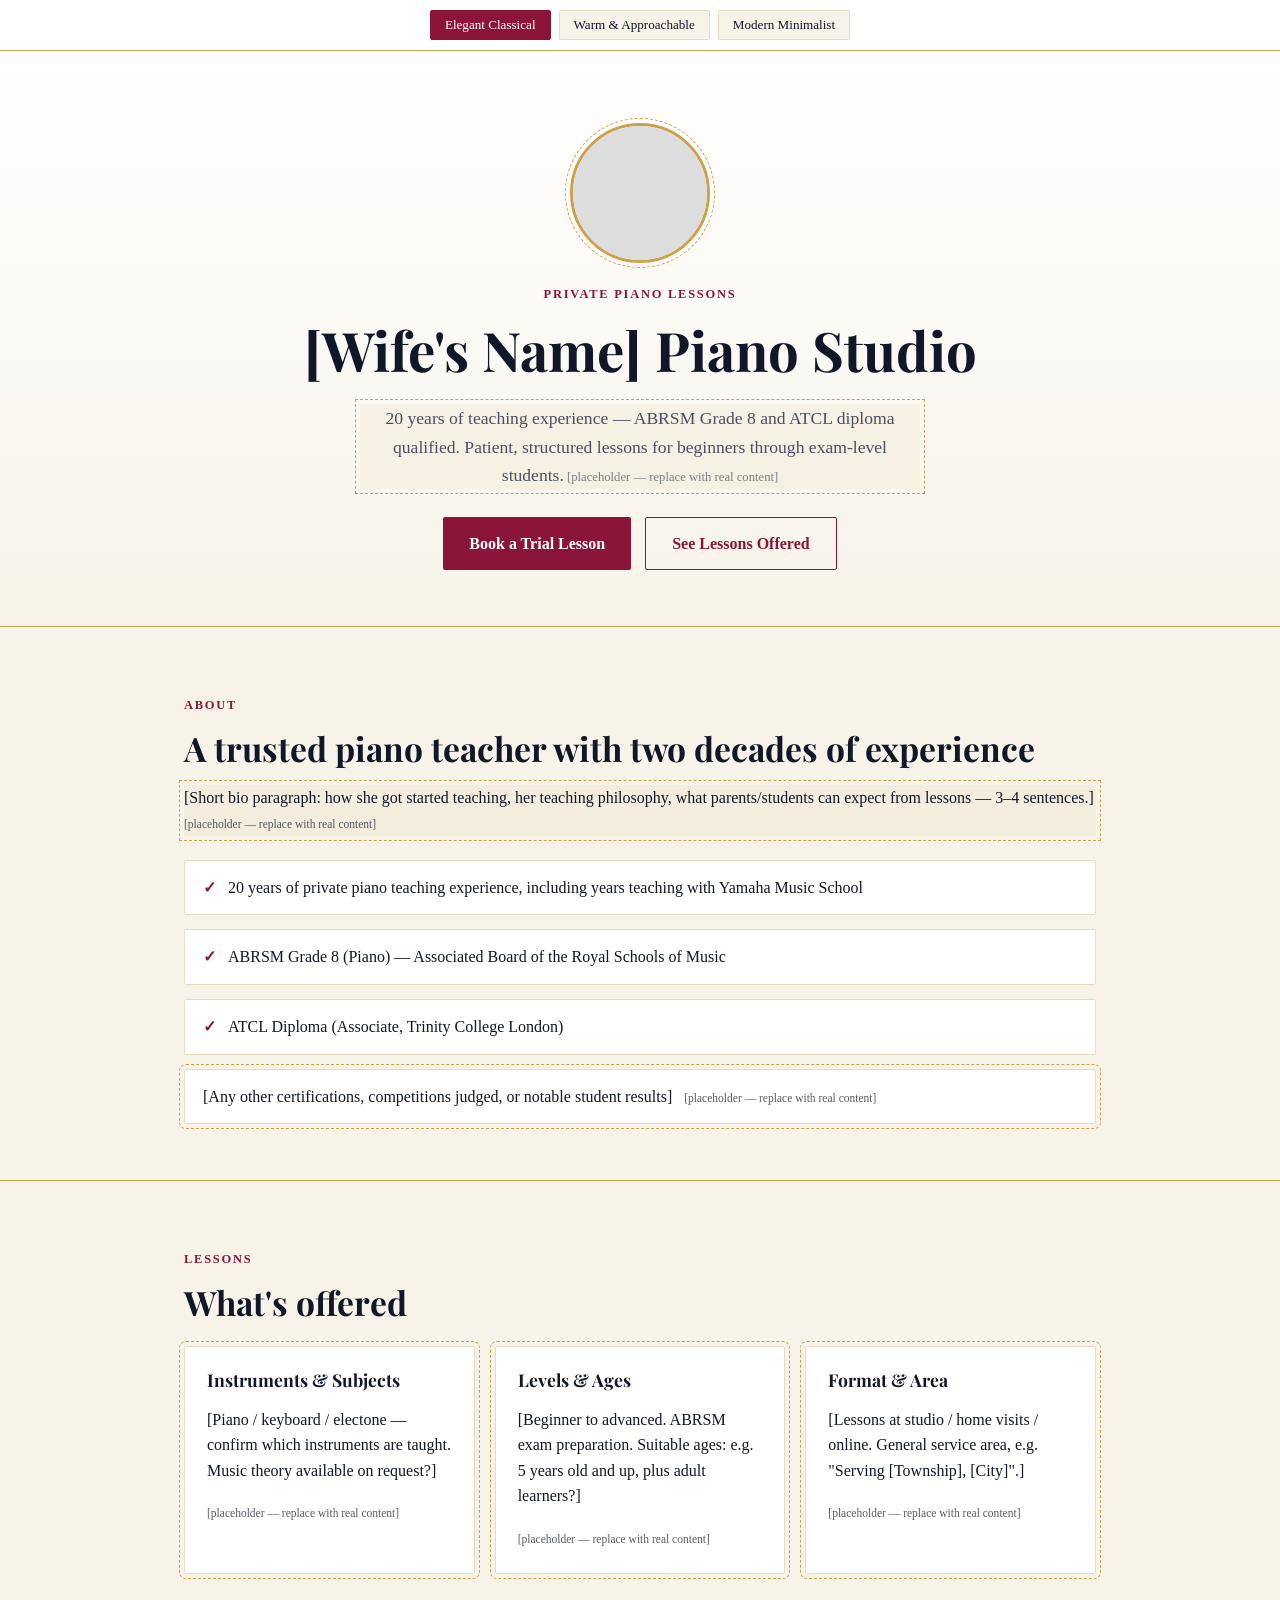
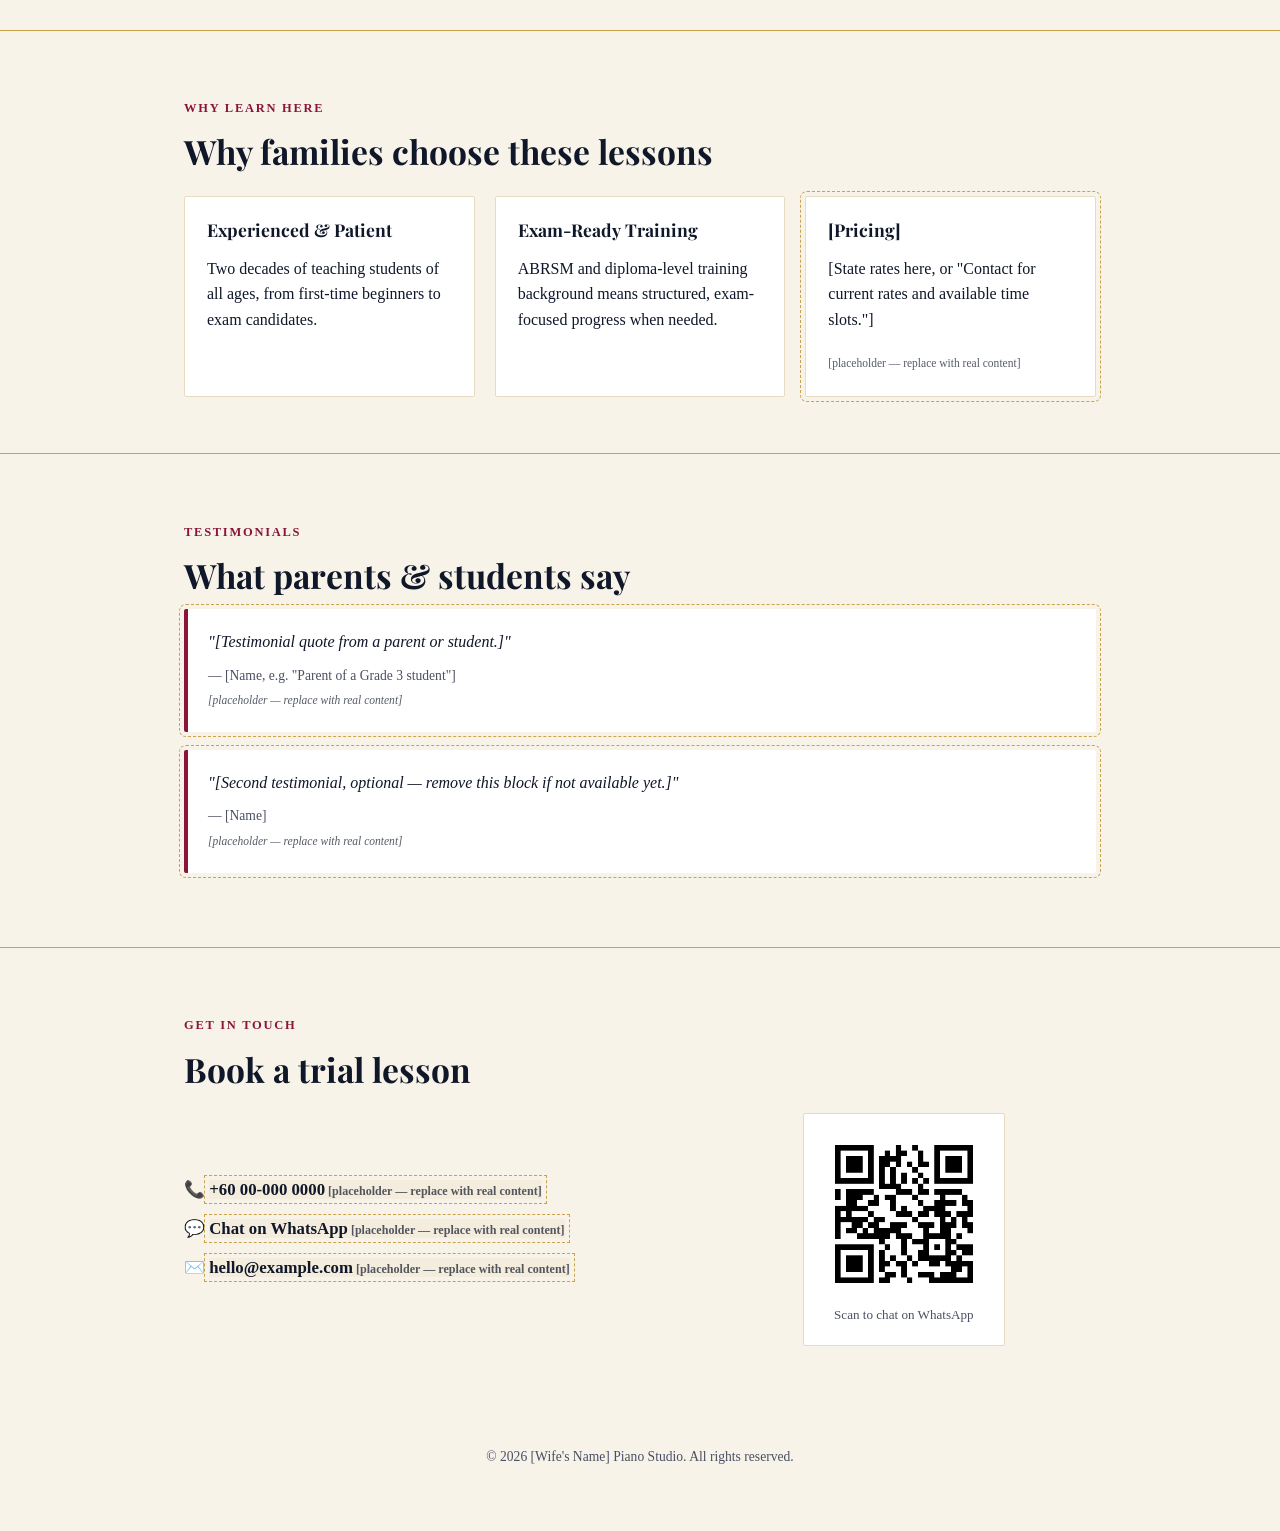
==== index.html @ 5a2a31a0 "Initial scaffold: website + 3 poster variants + WhatsApp QR script" ====
<!DOCTYPE html>
<html lang="en" data-theme="classical">
<head>
<meta charset="UTF-8">
<meta name="viewport" content="width=device-width, initial-scale=1.0">
<title>[Studio Name] Piano Studio — Private Piano Lessons</title>
<meta name="description" content="Private piano lessons with 20 years of teaching experience, ABRSM Grade 8 and ATCL diploma qualified. Book a trial lesson today.">
<link rel="preconnect" href="https://fonts.googleapis.com">
<link href="https://fonts.googleapis.com/css2?family=Playfair+Display:wght@600;700&family=Quicksand:wght@500;700&family=Inter:wght@500;700&family=Nunito:wght@400;600&display=swap" rel="stylesheet">
<link rel="stylesheet" href="assets/css/styles.css">
</head>
<body>

<!-- Theme switcher: lets you preview all 3 style directions. Remove once a style is chosen. -->
<div class="theme-switcher" role="group" aria-label="Preview style">
  <button type="button" data-theme-btn="classical" aria-pressed="true">Elegant Classical</button>
  <button type="button" data-theme-btn="warm" aria-pressed="false">Warm &amp; Approachable</button>
  <button type="button" data-theme-btn="minimalist" aria-pressed="false">Modern Minimalist</button>
</div>

<header class="hero">
  <div class="container">
    <img class="portrait placeholder" src="assets/images/portrait.jpg" alt="[Wife's name], piano teacher" onerror="this.src='data:image/svg+xml;utf8,<svg xmlns=%22http://www.w3.org/2000/svg%22 width=%22140%22 height=%22140%22><rect width=%22100%25%22 height=%22100%25%22 fill=%22%23ddd%22/></svg>'">
    <p class="eyebrow">Private Piano Lessons</p>
    <h1>[Wife's Name] Piano Studio</h1>
    <p class="tagline placeholder">20 years of teaching experience — ABRSM Grade 8 and ATCL diploma qualified. Patient, structured lessons for beginners through exam-level students.</p>
    <div class="cta-row">
      <a class="cta" href="#contact">Book a Trial Lesson</a>
      <a class="cta secondary" href="#lessons">See Lessons Offered</a>
    </div>
  </div>
</header>

<section id="about">
  <div class="container">
    <p class="eyebrow">About</p>
    <h2>A trusted piano teacher with two decades of experience</h2>
    <p class="placeholder">[Short bio paragraph: how she got started teaching, her teaching philosophy, what parents/students can expect from lessons — 3–4 sentences.]</p>

    <ul class="credentials-list">
      <li><span class="mark">✓</span> 20 years of private piano teaching experience, including years teaching with Yamaha Music School</li>
      <li><span class="mark">✓</span> ABRSM Grade 8 (Piano) — Associated Board of the Royal Schools of Music</li>
      <li><span class="mark">✓</span> ATCL Diploma (Associate, Trinity College London)</li>
      <li class="placeholder">[Any other certifications, competitions judged, or notable student results]</li>
    </ul>
  </div>
</section>

<section id="lessons">
  <div class="container">
    <p class="eyebrow">Lessons</p>
    <h2>What's offered</h2>
    <div class="grid-3">
      <div class="card placeholder">
        <h3>Instruments &amp; Subjects</h3>
        <p>[Piano / keyboard / electone — confirm which instruments are taught. Music theory available on request?]</p>
      </div>
      <div class="card placeholder">
        <h3>Levels &amp; Ages</h3>
        <p>[Beginner to advanced. ABRSM exam preparation. Suitable ages: e.g. 5 years old and up, plus adult learners?]</p>
      </div>
      <div class="card placeholder">
        <h3>Format &amp; Area</h3>
        <p>[Lessons at studio / home visits / online. General service area, e.g. "Serving [Township], [City]".]</p>
      </div>
    </div>
  </div>
</section>

<section id="why">
  <div class="container">
    <p class="eyebrow">Why Learn Here</p>
    <h2>Why families choose these lessons</h2>
    <div class="grid-3">
      <div class="card">
        <h3>Experienced &amp; Patient</h3>
        <p>Two decades of teaching students of all ages, from first-time beginners to exam candidates.</p>
      </div>
      <div class="card">
        <h3>Exam-Ready Training</h3>
        <p>ABRSM and diploma-level training background means structured, exam-focused progress when needed.</p>
      </div>
      <div class="card placeholder">
        <h3>[Pricing]</h3>
        <p>[State rates here, or "Contact for current rates and available time slots."]</p>
      </div>
    </div>
  </div>
</section>

<section id="testimonials">
  <div class="container">
    <p class="eyebrow">Testimonials</p>
    <h2>What parents &amp; students say</h2>
    <blockquote class="testimonial placeholder">
      "[Testimonial quote from a parent or student.]"
      <cite>— [Name, e.g. "Parent of a Grade 3 student"]</cite>
    </blockquote>
    <blockquote class="testimonial placeholder">
      "[Second testimonial, optional — remove this block if not available yet.]"
      <cite>— [Name]</cite>
    </blockquote>
  </div>
</section>

<section id="contact">
  <div class="container">
    <p class="eyebrow">Get In Touch</p>
    <h2>Book a trial lesson</h2>
    <div class="contact-grid">
      <ul class="contact-list">
        <li>📞 <a class="placeholder" href="tel:+60000000000">+60 00-000 0000</a></li>
        <li>💬 <a class="placeholder" href="https://wa.me/60000000000" target="_blank" rel="noopener">Chat on WhatsApp</a></li>
        <li>✉️ <a class="placeholder" href="mailto:hello@example.com">hello@example.com</a></li>
      </ul>
      <div class="qr-box">
        <img src="assets/qr/whatsapp-qr.png" alt="Scan to WhatsApp" onerror="this.style.opacity=0.3">
        <p>Scan to chat on WhatsApp</p>
      </div>
    </div>
  </div>
</section>

<footer>
  <div class="container">
    <p>© <span id="year"></span> [Wife's Name] Piano Studio. All rights reserved.</p>
  </div>
</footer>

<script>
  document.getElementById('year').textContent = new Date().getFullYear();

  var buttons = document.querySelectorAll('[data-theme-btn]');
  buttons.forEach(function (btn) {
    btn.addEventListener('click', function () {
      var theme = btn.getAttribute('data-theme-btn');
      document.documentElement.setAttribute('data-theme', theme);
      buttons.forEach(function (b) { b.setAttribute('aria-pressed', b === btn ? 'true' : 'false'); });
      try { localStorage.setItem('preferredTheme', theme); } catch (e) {}
    });
  });

  try {
    var saved = localStorage.getItem('preferredTheme');
    if (saved) {
      document.documentElement.setAttribute('data-theme', saved);
      buttons.forEach(function (b) { b.setAttribute('aria-pressed', b.getAttribute('data-theme-btn') === saved ? 'true' : 'false'); });
    }
  } catch (e) {}
</script>

</body>
</html>
---- assets/css/styles.css ----
/* ==========================================================================
   Theme tokens — three switchable style directions.
   Toggle via [data-theme="classical" | "warm" | "minimalist"] on <html>.
   ========================================================================== */

:root,
[data-theme="classical"] {
  --bg: #f7f3e9;
  --bg-alt: #ffffff;
  --ink: #0f1729;
  --ink-dim: #4a4f63;
  --accent: #8a1538;
  --accent-2: #c9a24b;
  --card-border: #e6dcc2;
  --font-head: "Playfair Display", "Iowan Old Style", Georgia, serif;
  --font-body: Georgia, "Iowan Old Style", serif;
  --radius: 2px;
  --rule: 1px solid var(--accent-2);
}

[data-theme="warm"] {
  --bg: #fdf6ec;
  --bg-alt: #ffffff;
  --ink: #3a332c;
  --ink-dim: #746a5c;
  --accent: #d97a52;
  --accent-2: #7a8c6f;
  --card-border: #eddfca;
  --font-head: "Quicksand", "Nunito", ui-rounded, "Segoe UI", sans-serif;
  --font-body: "Nunito", "Segoe UI", sans-serif;
  --radius: 18px;
  --rule: 2px dashed var(--accent-2);
}

[data-theme="minimalist"] {
  --bg: #ffffff;
  --bg-alt: #fafafa;
  --ink: #111111;
  --ink-dim: #555555;
  --accent: #0e9f7a;
  --accent-2: #111111;
  --card-border: #e5e5e5;
  --font-head: "Inter", ui-sans-serif, system-ui, sans-serif;
  --font-body: "Inter", ui-sans-serif, system-ui, sans-serif;
  --radius: 0px;
  --rule: 1px solid var(--card-border);
}

/* ==========================================================================
   Base
   ========================================================================== */

* { box-sizing: border-box; }

html {
  scroll-behavior: smooth;
}

body {
  margin: 0;
  background: var(--bg);
  color: var(--ink);
  font-family: var(--font-body);
  line-height: 1.6;
  transition: background 0.2s ease, color 0.2s ease;
}

img {
  max-width: 100%;
  display: block;
}

a {
  color: var(--accent);
}

.container {
  max-width: 960px;
  margin: 0 auto;
  padding: 0 24px;
}

h1, h2, h3 {
  font-family: var(--font-head);
  line-height: 1.2;
  margin: 0 0 0.4em;
}

h1 { font-size: clamp(2.1rem, 5vw, 3.4rem); }
h2 { font-size: clamp(1.5rem, 3vw, 2.1rem); }

.eyebrow {
  text-transform: uppercase;
  letter-spacing: 0.14em;
  font-size: 0.78rem;
  color: var(--accent);
  font-weight: 600;
  font-family: var(--font-body);
}

.placeholder {
  outline: 1px dashed var(--accent-2);
  outline-offset: 4px;
  background: color-mix(in srgb, var(--accent-2) 8%, transparent);
}

.placeholder::after {
  content: " [placeholder — replace with real content]";
  font-size: 0.72em;
  opacity: 0.7;
}

/* ==========================================================================
   Theme switcher (screen only — never printed, not part of poster)
   ========================================================================== */

.theme-switcher {
  position: sticky;
  top: 0;
  z-index: 50;
  display: flex;
  gap: 8px;
  justify-content: center;
  padding: 10px;
  background: var(--bg-alt);
  border-bottom: var(--rule);
}

.theme-switcher button {
  font-family: var(--font-body);
  font-size: 0.82rem;
  padding: 6px 14px;
  border-radius: var(--radius);
  border: 1px solid var(--card-border);
  background: var(--bg);
  color: var(--ink);
  cursor: pointer;
}

.theme-switcher button[aria-pressed="true"] {
  background: var(--accent);
  color: #fff;
  border-color: var(--accent);
}

@media print {
  .theme-switcher { display: none; }
}

/* ==========================================================================
   Hero
   ========================================================================== */

.hero {
  padding: 72px 0 56px;
  text-align: center;
  background: linear-gradient(180deg, var(--bg-alt), var(--bg));
  border-bottom: var(--rule);
}

.hero .portrait {
  width: 140px;
  height: 140px;
  border-radius: 50%;
  margin: 0 auto 22px;
  border: 3px solid var(--accent-2);
  object-fit: cover;
}

.hero .tagline {
  max-width: 560px;
  margin: 14px auto 28px;
  color: var(--ink-dim);
  font-size: 1.1rem;
}

.cta {
  display: inline-flex;
  align-items: center;
  gap: 8px;
  padding: 13px 26px;
  border-radius: var(--radius);
  background: var(--accent);
  color: #fff !important;
  text-decoration: none;
  font-weight: 600;
  font-family: var(--font-body);
}

.cta.secondary {
  background: transparent;
  color: var(--accent) !important;
  border: 1px solid var(--accent);
}

.cta-row {
  display: flex;
  gap: 14px;
  justify-content: center;
  flex-wrap: wrap;
}

/* ==========================================================================
   Sections
   ========================================================================== */

section {
  padding: 56px 0;
}

section + section {
  border-top: var(--rule);
}

.credentials-list {
  list-style: none;
  padding: 0;
  margin: 24px 0 0;
  display: grid;
  gap: 14px;
}

.credentials-list li {
  display: flex;
  gap: 12px;
  align-items: baseline;
  padding: 14px 18px;
  background: var(--bg-alt);
  border: 1px solid var(--card-border);
  border-radius: var(--radius);
}

.credentials-list .mark {
  color: var(--accent);
  font-weight: 700;
}

.grid-3 {
  display: grid;
  gap: 20px;
  grid-template-columns: repeat(auto-fit, minmax(220px, 1fr));
  margin-top: 24px;
}

.card {
  background: var(--bg-alt);
  border: 1px solid var(--card-border);
  border-radius: var(--radius);
  padding: 22px;
}

.card h3 {
  font-size: 1.1rem;
}

blockquote.testimonial {
  margin: 0 0 18px;
  padding: 20px;
  background: var(--bg-alt);
  border-left: 4px solid var(--accent);
  border-radius: var(--radius);
  font-style: italic;
}

blockquote.testimonial cite {
  display: block;
  margin-top: 10px;
  font-style: normal;
  font-size: 0.85rem;
  color: var(--ink-dim);
}

/* Contact */

.contact-grid {
  display: grid;
  gap: 28px;
  grid-template-columns: 1.3fr 1fr;
  align-items: center;
  margin-top: 24px;
}

@media (max-width: 700px) {
  .contact-grid { grid-template-columns: 1fr; }
}

.contact-list {
  list-style: none;
  padding: 0;
  margin: 0;
  display: grid;
  gap: 12px;
  font-size: 1.05rem;
}

.contact-list a {
  color: var(--ink);
  text-decoration: none;
  font-weight: 600;
}

.qr-box {
  background: var(--bg-alt);
  border: 1px solid var(--card-border);
  border-radius: var(--radius);
  padding: 20px;
  text-align: center;
  justify-self: center;
}

.qr-box img {
  width: 160px;
  height: 160px;
  margin: 0 auto;
}

.qr-box p {
  margin: 10px 0 0;
  font-size: 0.82rem;
  color: var(--ink-dim);
}

footer {
  padding: 30px 0 50px;
  text-align: center;
  color: var(--ink-dim);
  font-size: 0.85rem;
}
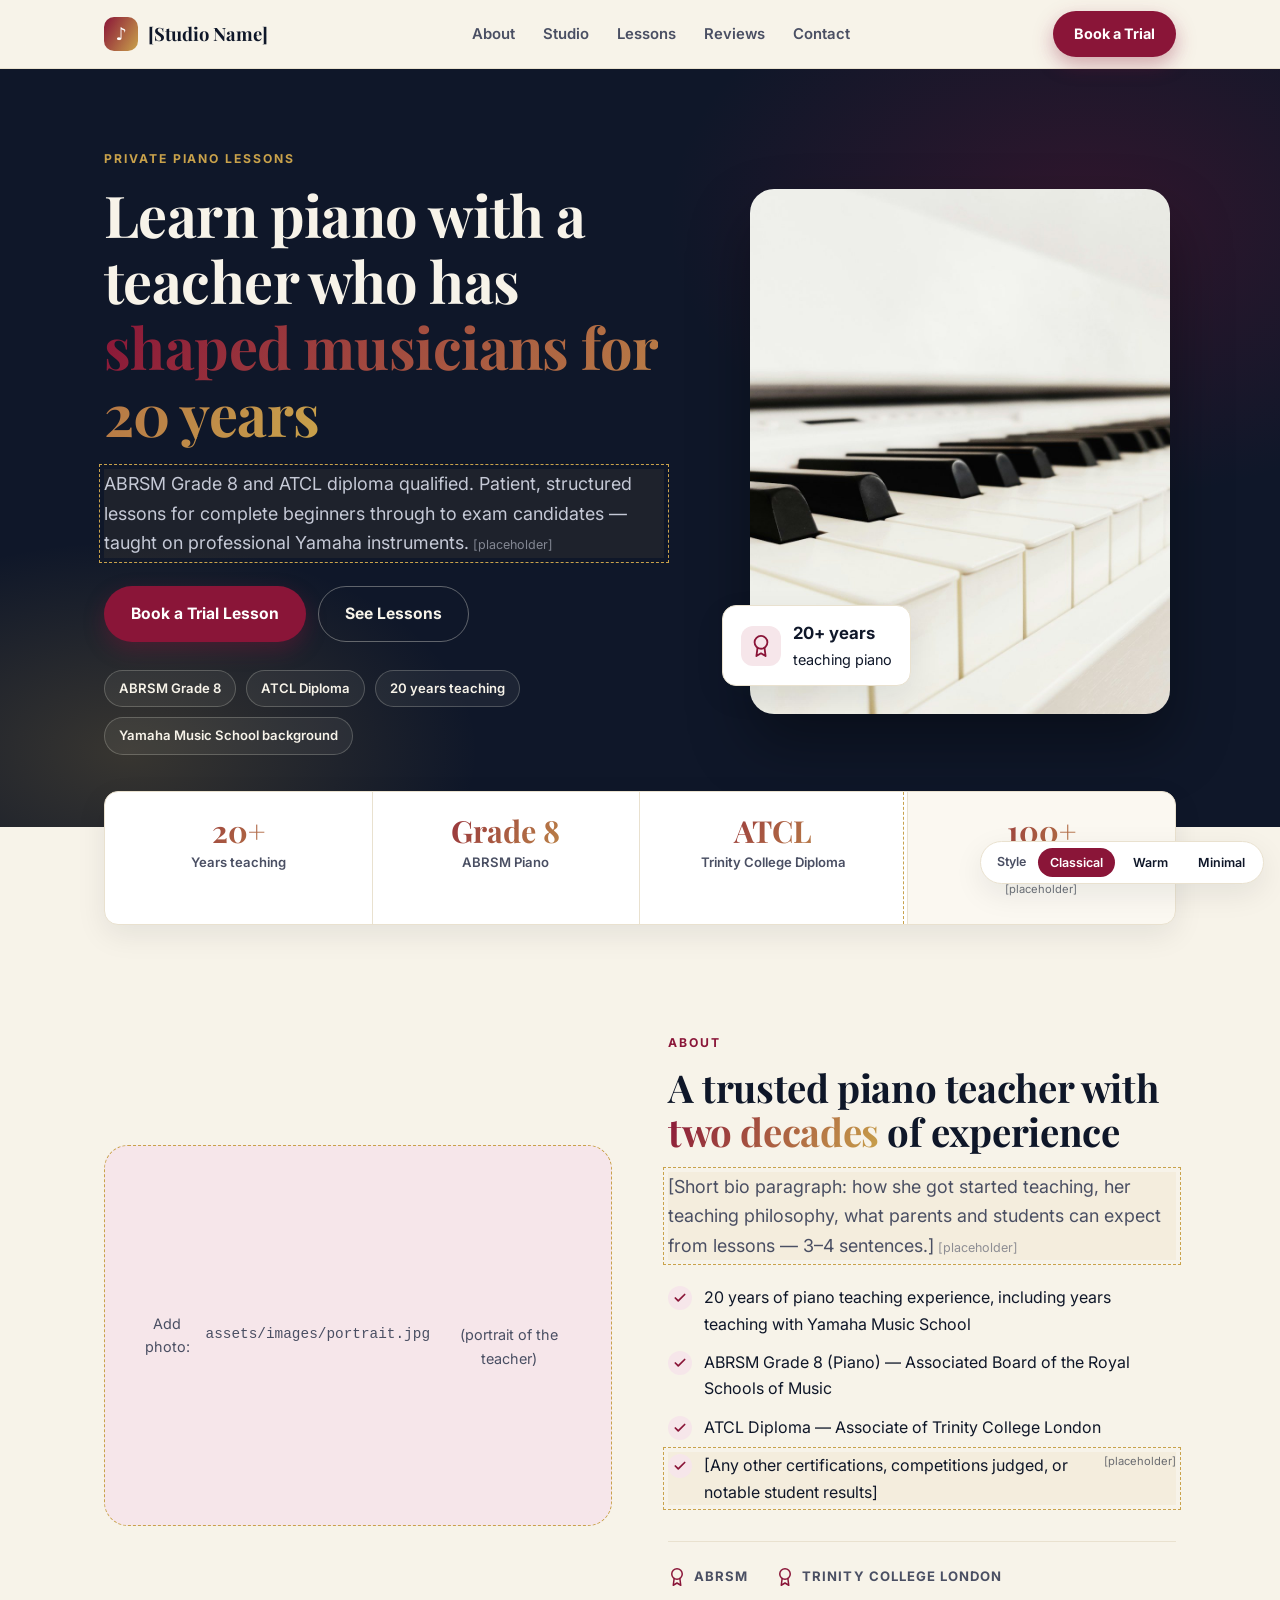
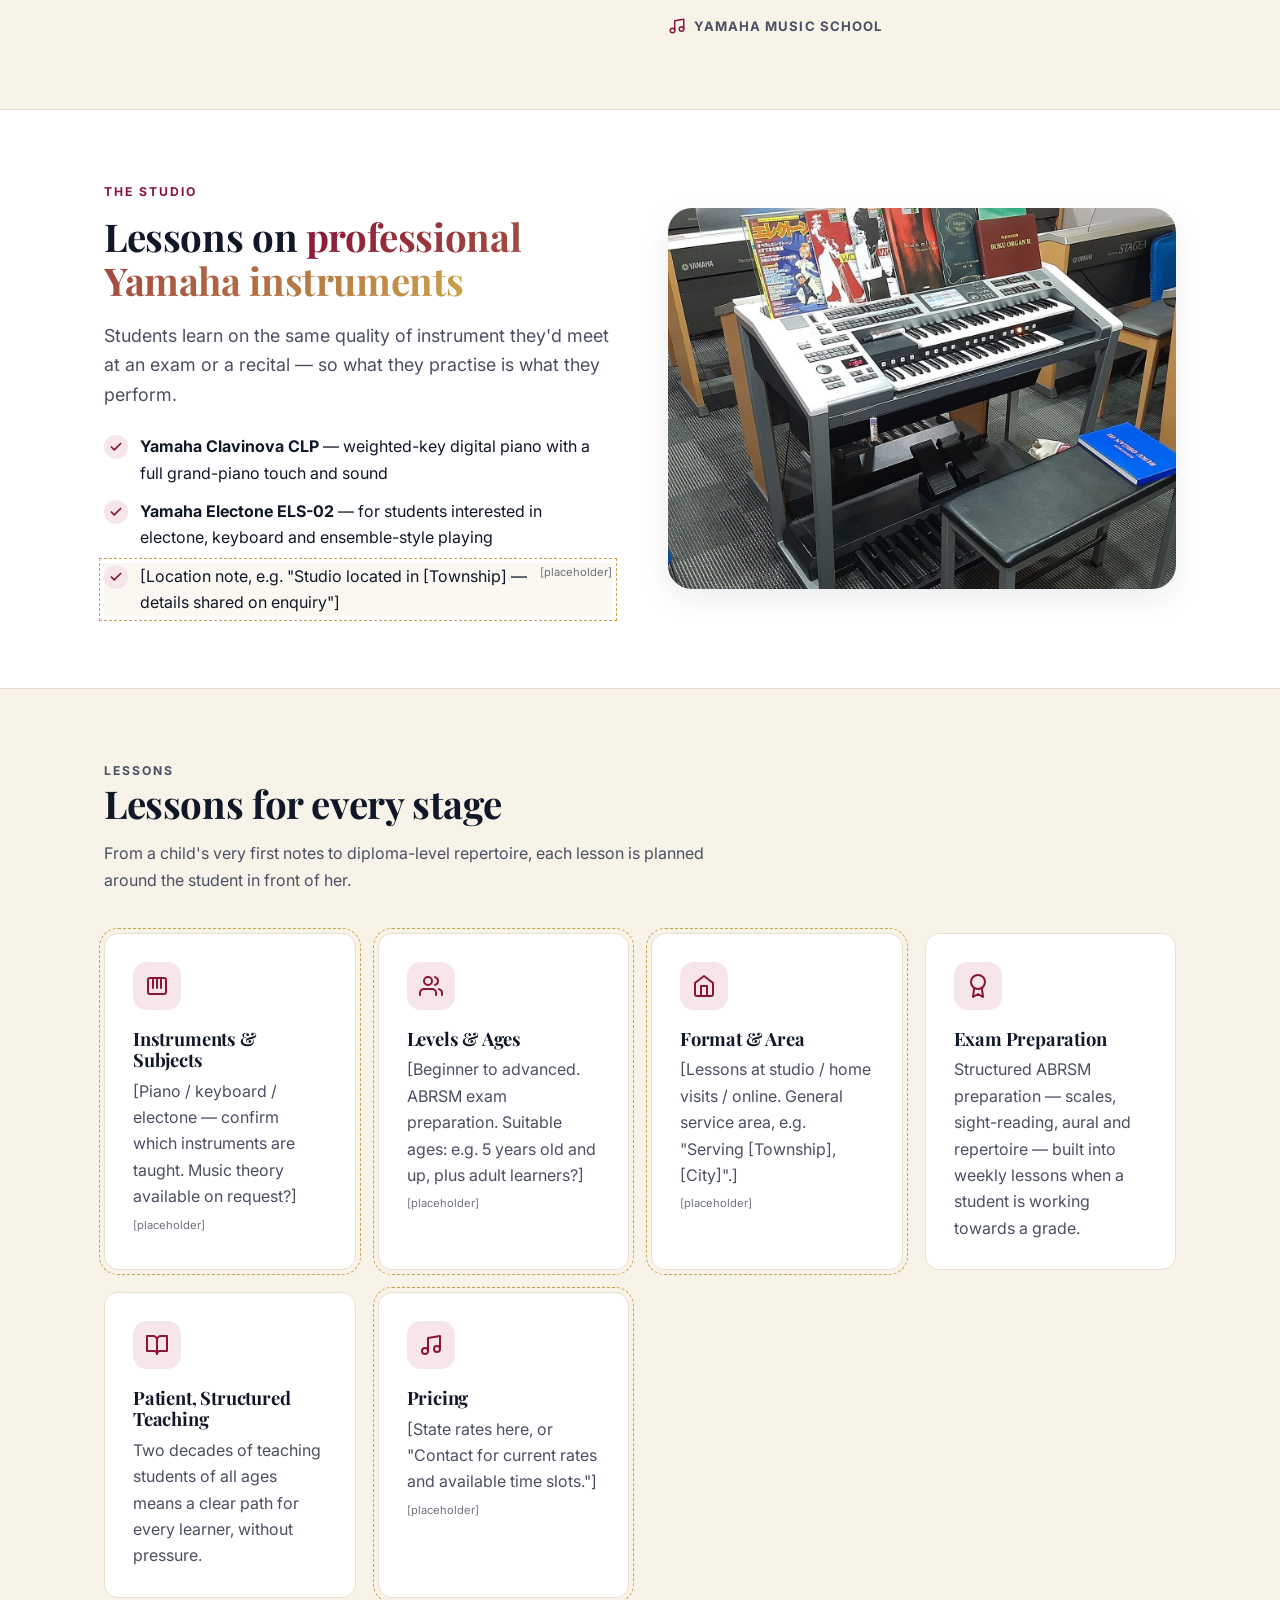
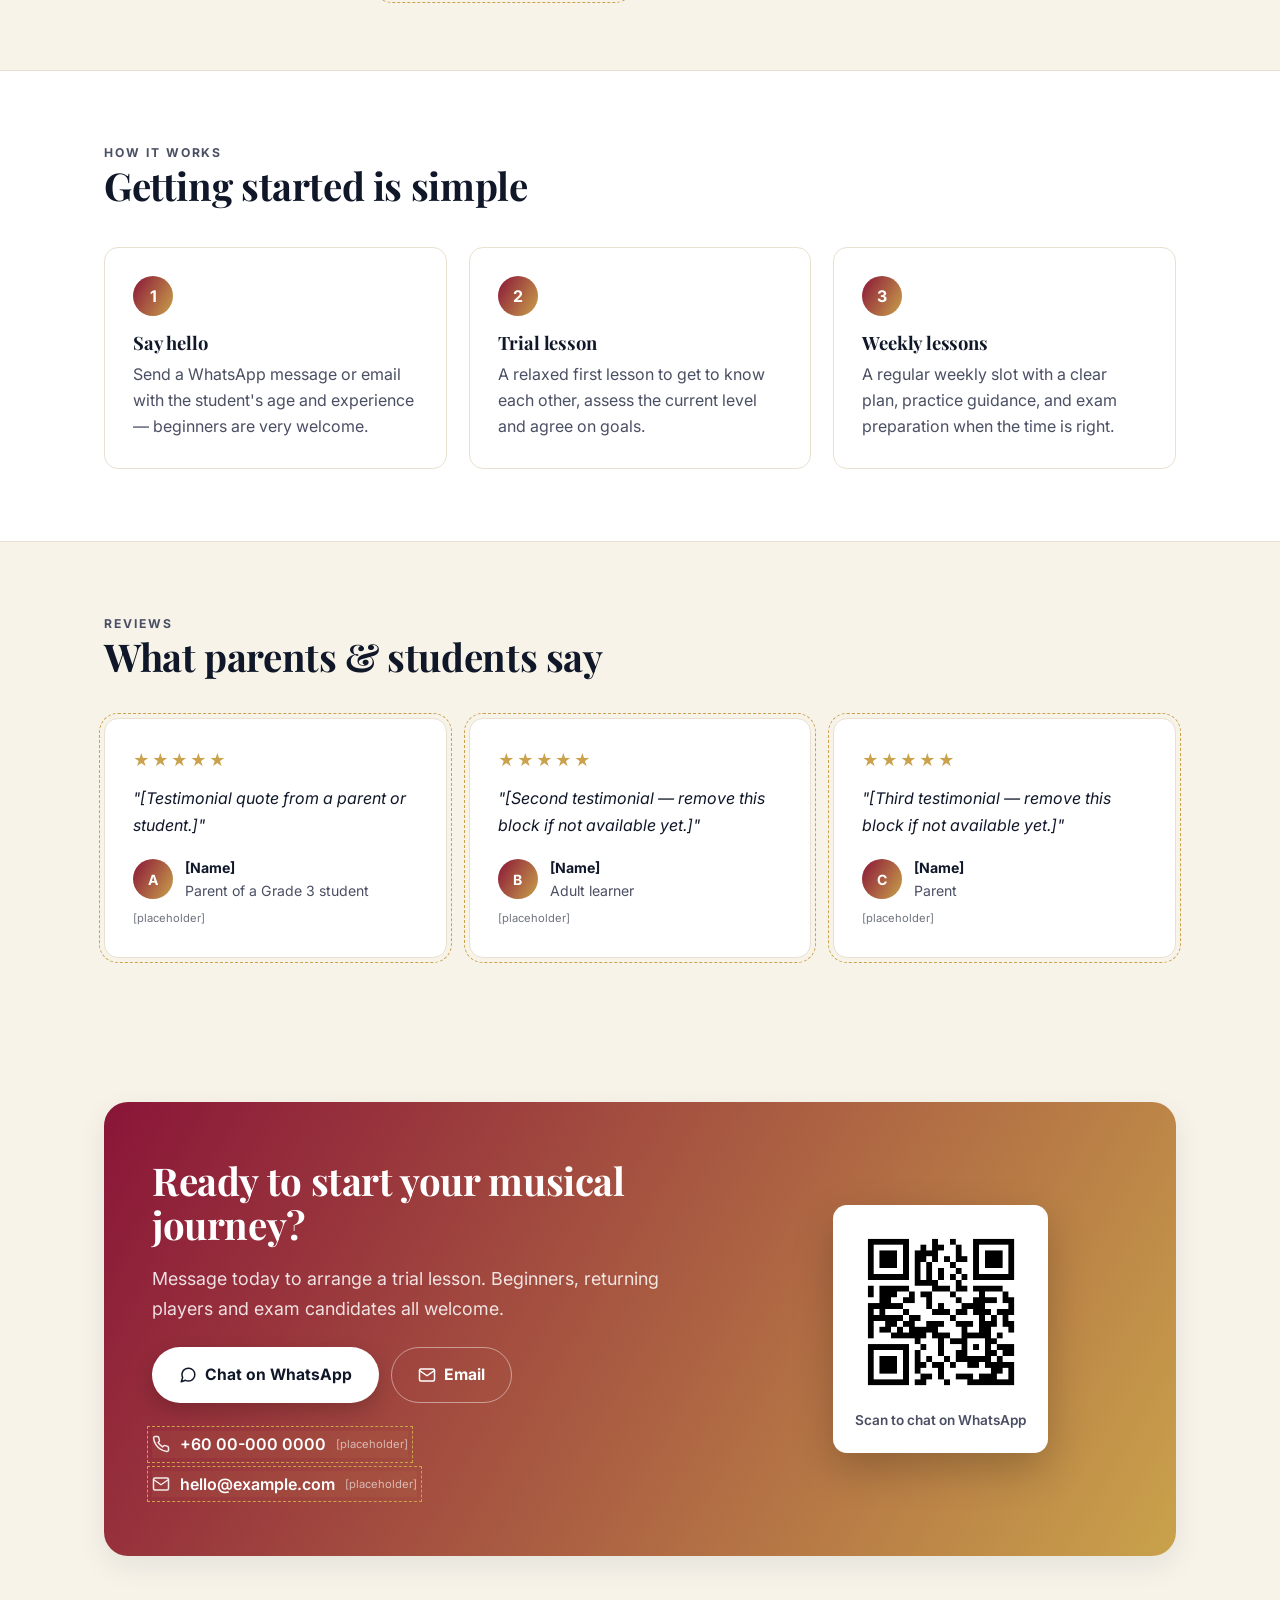
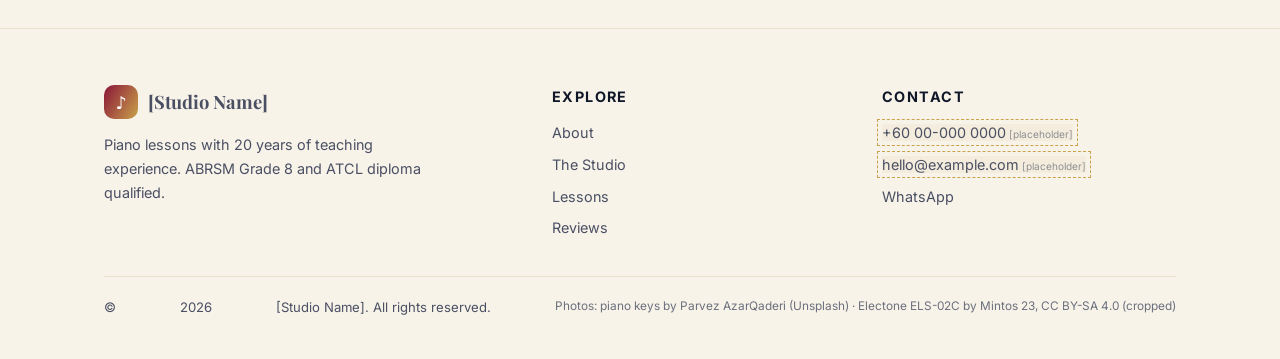
==== commit 518d72a6: "Modern redesign: sticky nav, split hero, stats strip, studio section, CTA band; add Clavinova and El" ====
--- a/index.html
+++ b/index.html
@@ -3,117 +3,239 @@
 <head>
 <meta charset="UTF-8">
 <meta name="viewport" content="width=device-width, initial-scale=1.0">
-<title>[Studio Name] Piano Studio — Private Piano Lessons</title>
-<meta name="description" content="Private piano lessons with 20 years of teaching experience, ABRSM Grade 8 and ATCL diploma qualified. Book a trial lesson today.">
+<title>[Studio Name] Piano Studio — Piano Lessons</title>
+<meta name="description" content="Piano lessons with 20 years of teaching experience, ABRSM Grade 8 and ATCL diploma qualified. Book a trial lesson today.">
 <link rel="preconnect" href="https://fonts.googleapis.com">
-<link href="https://fonts.googleapis.com/css2?family=Playfair+Display:wght@600;700&family=Quicksand:wght@500;700&family=Inter:wght@500;700&family=Nunito:wght@400;600&display=swap" rel="stylesheet">
+<link href="https://fonts.googleapis.com/css2?family=Playfair+Display:wght@600;700&family=Quicksand:wght@500;700&family=Inter:wght@400;500;600;700&family=Nunito:wght@400;600;700&display=swap" rel="stylesheet">
 <link rel="stylesheet" href="assets/css/styles.css">
 </head>
 <body>
 
-<!-- Theme switcher: lets you preview all 3 style directions. Remove once a style is chosen. -->
-<div class="theme-switcher" role="group" aria-label="Preview style">
-  <button type="button" data-theme-btn="classical" aria-pressed="true">Elegant Classical</button>
-  <button type="button" data-theme-btn="warm" aria-pressed="false">Warm &amp; Approachable</button>
-  <button type="button" data-theme-btn="minimalist" aria-pressed="false">Modern Minimalist</button>
+<svg width="0" height="0" style="position:absolute" aria-hidden="true">
+  <defs>
+    <symbol id="i-check" viewBox="0 0 24 24" fill="none" stroke="currentColor" stroke-width="3" stroke-linecap="round" stroke-linejoin="round"><polyline points="20 6 9 17 4 12"/></symbol>
+    <symbol id="i-phone" viewBox="0 0 24 24" fill="none" stroke="currentColor" stroke-width="2" stroke-linecap="round" stroke-linejoin="round"><path d="M22 16.92v3a2 2 0 0 1-2.18 2 19.79 19.79 0 0 1-8.63-3.07 19.5 19.5 0 0 1-6-6 19.79 19.79 0 0 1-3.07-8.67A2 2 0 0 1 4.11 2h3a2 2 0 0 1 2 1.72 12.84 12.84 0 0 0 .7 2.81 2 2 0 0 1-.45 2.11L8.09 9.91a16 16 0 0 0 6 6l1.27-1.27a2 2 0 0 1 2.11-.45 12.84 12.84 0 0 0 2.81.7A2 2 0 0 1 22 16.92z"/></symbol>
+    <symbol id="i-mail" viewBox="0 0 24 24" fill="none" stroke="currentColor" stroke-width="2" stroke-linecap="round" stroke-linejoin="round"><path d="M4 4h16c1.1 0 2 .9 2 2v12c0 1.1-.9 2-2 2H4c-1.1 0-2-.9-2-2V6c0-1.1.9-2 2-2z"/><polyline points="22,6 12,13 2,6"/></symbol>
+    <symbol id="i-chat" viewBox="0 0 24 24" fill="none" stroke="currentColor" stroke-width="2" stroke-linecap="round" stroke-linejoin="round"><path d="M21 11.5a8.38 8.38 0 0 1-.9 3.8 8.5 8.5 0 0 1-7.6 4.7 8.38 8.38 0 0 1-3.8-.9L3 21l1.9-5.7a8.38 8.38 0 0 1-.9-3.8 8.5 8.5 0 0 1 4.7-7.6 8.38 8.38 0 0 1 3.8-.9h.5a8.48 8.48 0 0 1 8 8v.5z"/></symbol>
+    <symbol id="i-award" viewBox="0 0 24 24" fill="none" stroke="currentColor" stroke-width="2" stroke-linecap="round" stroke-linejoin="round"><circle cx="12" cy="8" r="7"/><polyline points="8.21 13.89 7 23 12 20 17 23 15.79 13.88"/></symbol>
+    <symbol id="i-piano" viewBox="0 0 24 24" fill="none" stroke="currentColor" stroke-width="2" stroke-linecap="round" stroke-linejoin="round"><rect x="3" y="4" width="18" height="16" rx="2"/><path d="M8 4v10M12 4v10M16 4v10"/></symbol>
+    <symbol id="i-users" viewBox="0 0 24 24" fill="none" stroke="currentColor" stroke-width="2" stroke-linecap="round" stroke-linejoin="round"><path d="M17 21v-2a4 4 0 0 0-4-4H5a4 4 0 0 0-4 4v2"/><circle cx="9" cy="7" r="4"/><path d="M23 21v-2a4 4 0 0 0-3-3.87"/><path d="M16 3.13a4 4 0 0 1 0 7.75"/></symbol>
+    <symbol id="i-home" viewBox="0 0 24 24" fill="none" stroke="currentColor" stroke-width="2" stroke-linecap="round" stroke-linejoin="round"><path d="M3 9l9-7 9 7v11a2 2 0 0 1-2 2H5a2 2 0 0 1-2-2z"/><polyline points="9 22 9 12 15 12 15 22"/></symbol>
+    <symbol id="i-book" viewBox="0 0 24 24" fill="none" stroke="currentColor" stroke-width="2" stroke-linecap="round" stroke-linejoin="round"><path d="M2 3h6a4 4 0 0 1 4 4v14a3 3 0 0 0-3-3H2z"/><path d="M22 3h-6a4 4 0 0 0-4 4v14a3 3 0 0 1 3-3h7z"/></symbol>
+    <symbol id="i-music" viewBox="0 0 24 24" fill="none" stroke="currentColor" stroke-width="2" stroke-linecap="round" stroke-linejoin="round"><path d="M9 18V5l12-2v13"/><circle cx="6" cy="18" r="3"/><circle cx="18" cy="16" r="3"/></symbol>
+  </defs>
+</svg>
+
+<nav class="nav">
+  <div class="container nav-inner">
+    <a class="brand" href="#top"><span class="brand-mark">♪</span> [Studio Name]</a>
+    <div class="nav-links">
+      <a href="#about">About</a>
+      <a href="#studio">Studio</a>
+      <a href="#lessons">Lessons</a>
+      <a href="#testimonials">Reviews</a>
+      <a href="#contact">Contact</a>
+    </div>
+    <a class="btn btn-primary btn-sm" href="#contact">Book a Trial</a>
+  </div>
+</nav>
+
+<header class="hero" id="top">
+  <div class="container hero-grid">
+    <div class="hero-copy">
+      <p class="eyebrow">Private Piano Lessons</p>
+      <h1>Learn piano with a teacher who has <span class="grad-text">shaped musicians for 20 years</span></h1>
+      <p class="lead placeholder">ABRSM Grade 8 and ATCL diploma qualified. Patient, structured lessons for complete beginners through to exam candidates — taught on professional Yamaha instruments.</p>
+      <div class="btn-row" style="margin-top:28px">
+        <a class="btn btn-primary" href="#contact">Book a Trial Lesson</a>
+        <a class="btn btn-ghost" href="#lessons">See Lessons</a>
+      </div>
+      <ul class="hero-badges">
+        <li>ABRSM Grade 8</li>
+        <li>ATCL Diploma</li>
+        <li>20 years teaching</li>
+        <li>Yamaha Music School background</li>
+      </ul>
+    </div>
+    <div class="hero-media">
+      <img class="hero-photo" src="assets/images/clavinova.jpg" alt="White Yamaha Clavinova CLP digital piano, close up" onerror="this.style.display='none'; this.nextElementSibling.style.display='flex'">
+      <div class="hero-photo-fallback">
+        <div class="keys"><span></span><span></span><span></span><span></span><span></span><span></span><span></span><span></span><span></span><span></span></div>
+        <div>Add photo:<br><code>assets/images/clavinova.jpg</code><br>(white Yamaha Clavinova CLP close-up)</div>
+      </div>
+      <div class="float-card">
+        <div class="icon"><svg width="22" height="22"><use href="#i-award"/></svg></div>
+        <div><strong>20+ years</strong>teaching piano</div>
+      </div>
+    </div>
+  </div>
+</header>
+
+<div class="stats">
+  <div class="container">
+    <div class="stats-grid">
+      <div><div class="stat-num">20+</div><div class="stat-label">Years teaching</div></div>
+      <div><div class="stat-num">Grade 8</div><div class="stat-label">ABRSM Piano</div></div>
+      <div><div class="stat-num">ATCL</div><div class="stat-label">Trinity College Diploma</div></div>
+      <div class="placeholder"><div class="stat-num">100+</div><div class="stat-label">Students taught</div></div>
+    </div>
+  </div>
 </div>
 
-<header class="hero">
-  <div class="container">
-    <img class="portrait placeholder" src="assets/images/portrait.jpg" alt="[Wife's name], piano teacher" onerror="this.src='data:image/svg+xml;utf8,<svg xmlns=%22http://www.w3.org/2000/svg%22 width=%22140%22 height=%22140%22><rect width=%22100%25%22 height=%22100%25%22 fill=%22%23ddd%22/></svg>'">
-    <p class="eyebrow">Private Piano Lessons</p>
-    <h1>[Wife's Name] Piano Studio</h1>
-    <p class="tagline placeholder">20 years of teaching experience — ABRSM Grade 8 and ATCL diploma qualified. Patient, structured lessons for beginners through exam-level students.</p>
-    <div class="cta-row">
-      <a class="cta" href="#contact">Book a Trial Lesson</a>
-      <a class="cta secondary" href="#lessons">See Lessons Offered</a>
-    </div>
-  </div>
-</header>
-
 <section id="about">
-  <div class="container">
-    <p class="eyebrow">About</p>
-    <h2>A trusted piano teacher with two decades of experience</h2>
-    <p class="placeholder">[Short bio paragraph: how she got started teaching, her teaching philosophy, what parents/students can expect from lessons — 3–4 sentences.]</p>
-
-    <ul class="credentials-list">
-      <li><span class="mark">✓</span> 20 years of private piano teaching experience, including years teaching with Yamaha Music School</li>
-      <li><span class="mark">✓</span> ABRSM Grade 8 (Piano) — Associated Board of the Royal Schools of Music</li>
-      <li><span class="mark">✓</span> ATCL Diploma (Associate, Trinity College London)</li>
-      <li class="placeholder">[Any other certifications, competitions judged, or notable student results]</li>
-    </ul>
+  <div class="container split">
+    <div>
+      <img class="split-photo" src="assets/images/portrait.jpg" alt="[Wife's name], piano teacher" onerror="this.style.display='none'; this.nextElementSibling.style.display='flex'">
+      <div class="split-photo-fallback">Add photo:<br><code>assets/images/portrait.jpg</code><br>(portrait of the teacher)</div>
+    </div>
+    <div>
+      <p class="eyebrow">About</p>
+      <h2>A trusted piano teacher with <span class="grad-text">two decades</span> of experience</h2>
+      <p class="lead placeholder">[Short bio paragraph: how she got started teaching, her teaching philosophy, what parents and students can expect from lessons — 3–4 sentences.]</p>
+      <ul class="check-list">
+        <li><span class="tick"><svg><use href="#i-check"/></svg></span><span>20 years of piano teaching experience, including years teaching with Yamaha Music School</span></li>
+        <li><span class="tick"><svg><use href="#i-check"/></svg></span><span>ABRSM Grade 8 (Piano) — Associated Board of the Royal Schools of Music</span></li>
+        <li><span class="tick"><svg><use href="#i-check"/></svg></span><span>ATCL Diploma — Associate of Trinity College London</span></li>
+        <li class="placeholder"><span class="tick"><svg><use href="#i-check"/></svg></span><span>[Any other certifications, competitions judged, or notable student results]</span></li>
+      </ul>
+      <div class="trust">
+        <span><svg><use href="#i-award"/></svg>ABRSM</span>
+        <span><svg><use href="#i-award"/></svg>Trinity College London</span>
+        <span><svg><use href="#i-music"/></svg>Yamaha Music School</span>
+      </div>
+    </div>
+  </div>
+</section>
+
+<section id="studio" class="section-alt">
+  <div class="container split">
+    <div>
+      <p class="eyebrow">The Studio</p>
+      <h2>Lessons on <span class="grad-text">professional Yamaha instruments</span></h2>
+      <p class="lead">Students learn on the same quality of instrument they'd meet at an exam or a recital — so what they practise is what they perform.</p>
+      <ul class="check-list">
+        <li><span class="tick"><svg><use href="#i-check"/></svg></span><span><strong>Yamaha Clavinova CLP</strong> — weighted-key digital piano with a full grand-piano touch and sound</span></li>
+        <li><span class="tick"><svg><use href="#i-check"/></svg></span><span><strong>Yamaha Electone ELS-02</strong> — for students interested in electone, keyboard and ensemble-style playing</span></li>
+        <li class="placeholder"><span class="tick"><svg><use href="#i-check"/></svg></span><span>[Location note, e.g. "Studio located in [Township] — details shared on enquiry"]</span></li>
+      </ul>
+    </div>
+    <div>
+      <img class="split-photo" src="assets/images/electone.jpg" alt="Yamaha Electone ELS-02" onerror="this.style.display='none'; this.nextElementSibling.style.display='flex'">
+      <div class="split-photo-fallback">Add photo:<br><code>assets/images/electone.jpg</code><br>(Yamaha Electone ELS-02)</div>
+    </div>
   </div>
 </section>
 
 <section id="lessons">
   <div class="container">
-    <p class="eyebrow">Lessons</p>
-    <h2>What's offered</h2>
+    <div class="section-head">
+      <p class="eyebrow">Lessons</p>
+      <h2>Lessons for every stage</h2>
+      <p>From a child's very first notes to diploma-level repertoire, each lesson is planned around the student in front of her.</p>
+    </div>
     <div class="grid-3">
       <div class="card placeholder">
+        <div class="icon"><svg><use href="#i-piano"/></svg></div>
         <h3>Instruments &amp; Subjects</h3>
         <p>[Piano / keyboard / electone — confirm which instruments are taught. Music theory available on request?]</p>
       </div>
       <div class="card placeholder">
+        <div class="icon"><svg><use href="#i-users"/></svg></div>
         <h3>Levels &amp; Ages</h3>
         <p>[Beginner to advanced. ABRSM exam preparation. Suitable ages: e.g. 5 years old and up, plus adult learners?]</p>
       </div>
       <div class="card placeholder">
+        <div class="icon"><svg><use href="#i-home"/></svg></div>
         <h3>Format &amp; Area</h3>
         <p>[Lessons at studio / home visits / online. General service area, e.g. "Serving [Township], [City]".]</p>
       </div>
-    </div>
-  </div>
-</section>
-
-<section id="why">
-  <div class="container">
-    <p class="eyebrow">Why Learn Here</p>
-    <h2>Why families choose these lessons</h2>
+      <div class="card">
+        <div class="icon"><svg><use href="#i-award"/></svg></div>
+        <h3>Exam Preparation</h3>
+        <p>Structured ABRSM preparation — scales, sight-reading, aural and repertoire — built into weekly lessons when a student is working towards a grade.</p>
+      </div>
+      <div class="card">
+        <div class="icon"><svg><use href="#i-book"/></svg></div>
+        <h3>Patient, Structured Teaching</h3>
+        <p>Two decades of teaching students of all ages means a clear path for every learner, without pressure.</p>
+      </div>
+      <div class="card placeholder">
+        <div class="icon"><svg><use href="#i-music"/></svg></div>
+        <h3>Pricing</h3>
+        <p>[State rates here, or "Contact for current rates and available time slots."]</p>
+      </div>
+    </div>
+  </div>
+</section>
+
+<section id="how" class="section-alt">
+  <div class="container">
+    <div class="section-head">
+      <p class="eyebrow">How it works</p>
+      <h2>Getting started is simple</h2>
+    </div>
+    <div class="steps">
+      <div class="step">
+        <div class="step-num">1</div>
+        <h3>Say hello</h3>
+        <p>Send a WhatsApp message or email with the student's age and experience — beginners are very welcome.</p>
+      </div>
+      <div class="step">
+        <div class="step-num">2</div>
+        <h3>Trial lesson</h3>
+        <p>A relaxed first lesson to get to know each other, assess the current level and agree on goals.</p>
+      </div>
+      <div class="step">
+        <div class="step-num">3</div>
+        <h3>Weekly lessons</h3>
+        <p>A regular weekly slot with a clear plan, practice guidance, and exam preparation when the time is right.</p>
+      </div>
+    </div>
+  </div>
+</section>
+
+<section id="testimonials">
+  <div class="container">
+    <div class="section-head">
+      <p class="eyebrow">Reviews</p>
+      <h2>What parents &amp; students say</h2>
+    </div>
     <div class="grid-3">
-      <div class="card">
-        <h3>Experienced &amp; Patient</h3>
-        <p>Two decades of teaching students of all ages, from first-time beginners to exam candidates.</p>
-      </div>
-      <div class="card">
-        <h3>Exam-Ready Training</h3>
-        <p>ABRSM and diploma-level training background means structured, exam-focused progress when needed.</p>
-      </div>
-      <div class="card placeholder">
-        <h3>[Pricing]</h3>
-        <p>[State rates here, or "Contact for current rates and available time slots."]</p>
-      </div>
-    </div>
-  </div>
-</section>
-
-<section id="testimonials">
-  <div class="container">
-    <p class="eyebrow">Testimonials</p>
-    <h2>What parents &amp; students say</h2>
-    <blockquote class="testimonial placeholder">
-      "[Testimonial quote from a parent or student.]"
-      <cite>— [Name, e.g. "Parent of a Grade 3 student"]</cite>
-    </blockquote>
-    <blockquote class="testimonial placeholder">
-      "[Second testimonial, optional — remove this block if not available yet.]"
-      <cite>— [Name]</cite>
-    </blockquote>
+      <blockquote class="testimonial placeholder">
+        <div class="stars">★★★★★</div>
+        <p>"[Testimonial quote from a parent or student.]"</p>
+        <footer><span class="avatar">A</span><cite><strong>[Name]</strong>Parent of a Grade 3 student</cite></footer>
+      </blockquote>
+      <blockquote class="testimonial placeholder">
+        <div class="stars">★★★★★</div>
+        <p>"[Second testimonial — remove this block if not available yet.]"</p>
+        <footer><span class="avatar">B</span><cite><strong>[Name]</strong>Adult learner</cite></footer>
+      </blockquote>
+      <blockquote class="testimonial placeholder">
+        <div class="stars">★★★★★</div>
+        <p>"[Third testimonial — remove this block if not available yet.]"</p>
+        <footer><span class="avatar">C</span><cite><strong>[Name]</strong>Parent</cite></footer>
+      </blockquote>
+    </div>
   </div>
 </section>
 
 <section id="contact">
   <div class="container">
-    <p class="eyebrow">Get In Touch</p>
-    <h2>Book a trial lesson</h2>
-    <div class="contact-grid">
-      <ul class="contact-list">
-        <li>📞 <a class="placeholder" href="tel:+60000000000">+60 00-000 0000</a></li>
-        <li>💬 <a class="placeholder" href="https://wa.me/60000000000" target="_blank" rel="noopener">Chat on WhatsApp</a></li>
-        <li>✉️ <a class="placeholder" href="mailto:hello@example.com">hello@example.com</a></li>
-      </ul>
-      <div class="qr-box">
+    <div class="cta-band">
+      <div>
+        <h2>Ready to start your musical journey?</h2>
+        <p class="lead">Message today to arrange a trial lesson. Beginners, returning players and exam candidates all welcome.</p>
+        <div class="btn-row" style="margin-top:24px">
+          <a class="btn btn-primary" href="https://wa.me/60000000000" target="_blank" rel="noopener"><svg><use href="#i-chat"/></svg>Chat on WhatsApp</a>
+          <a class="btn btn-ghost" href="mailto:hello@example.com"><svg><use href="#i-mail"/></svg>Email</a>
+        </div>
+        <ul class="contact-list">
+          <li><a class="placeholder" href="tel:+60000000000"><svg><use href="#i-phone"/></svg>+60 00-000 0000</a></li>
+          <li><a class="placeholder" href="mailto:hello@example.com"><svg><use href="#i-mail"/></svg>hello@example.com</a></li>
+        </ul>
+      </div>
+      <div class="qr-card">
         <img src="assets/qr/whatsapp-qr.png" alt="Scan to WhatsApp" onerror="this.style.opacity=0.3">
         <p>Scan to chat on WhatsApp</p>
       </div>
@@ -121,32 +243,70 @@
   </div>
 </section>
 
-<footer>
-  <div class="container">
-    <p>© <span id="year"></span> [Wife's Name] Piano Studio. All rights reserved.</p>
+<footer class="footer">
+  <div class="container">
+    <div class="footer-grid">
+      <div>
+        <a class="brand" href="#top"><span class="brand-mark">♪</span> [Studio Name]</a>
+        <p style="margin:14px 0 0; max-width:340px">Piano lessons with 20 years of teaching experience. ABRSM Grade 8 and ATCL diploma qualified.</p>
+      </div>
+      <div>
+        <h4>Explore</h4>
+        <ul>
+          <li><a href="#about">About</a></li>
+          <li><a href="#studio">The Studio</a></li>
+          <li><a href="#lessons">Lessons</a></li>
+          <li><a href="#testimonials">Reviews</a></li>
+        </ul>
+      </div>
+      <div>
+        <h4>Contact</h4>
+        <ul>
+          <li><a class="placeholder" href="tel:+60000000000">+60 00-000 0000</a></li>
+          <li><a class="placeholder" href="mailto:hello@example.com">hello@example.com</a></li>
+          <li><a href="https://wa.me/60000000000" target="_blank" rel="noopener">WhatsApp</a></li>
+        </ul>
+      </div>
+    </div>
+    <div class="footer-bottom">
+      © <span id="year"></span> [Studio Name]. All rights reserved.
+      <span class="credits">Photos: piano keys by <a href="https://unsplash.com/photos/jqvpD7xwLns" target="_blank" rel="noopener">Parvez AzarQaderi</a> (Unsplash) · Electone ELS-02C by <a href="https://commons.wikimedia.org/wiki/File:ELS-02C_Stagea_(2014).jpg" target="_blank" rel="noopener">Mintos 23</a>, <a href="https://creativecommons.org/licenses/by-sa/4.0/" target="_blank" rel="noopener">CC BY-SA 4.0</a> (cropped)</span>
+    </div>
   </div>
 </footer>
+
+<!-- Preview control: switches between the 3 style directions. Remove once a style is chosen. -->
+<div class="theme-switcher" role="group" aria-label="Preview style">
+  <span class="label">Style</span>
+  <button type="button" data-theme-btn="classical" aria-pressed="true">Classical</button>
+  <button type="button" data-theme-btn="warm" aria-pressed="false">Warm</button>
+  <button type="button" data-theme-btn="minimalist" aria-pressed="false">Minimal</button>
+</div>
 
 <script>
   document.getElementById('year').textContent = new Date().getFullYear();
 
   var buttons = document.querySelectorAll('[data-theme-btn]');
+  function applyTheme(theme) {
+    document.documentElement.setAttribute('data-theme', theme);
+    buttons.forEach(function (b) { b.setAttribute('aria-pressed', b.getAttribute('data-theme-btn') === theme ? 'true' : 'false'); });
+  }
   buttons.forEach(function (btn) {
     btn.addEventListener('click', function () {
       var theme = btn.getAttribute('data-theme-btn');
-      document.documentElement.setAttribute('data-theme', theme);
-      buttons.forEach(function (b) { b.setAttribute('aria-pressed', b === btn ? 'true' : 'false'); });
+      applyTheme(theme);
       try { localStorage.setItem('preferredTheme', theme); } catch (e) {}
     });
   });
-
-  try {
-    var saved = localStorage.getItem('preferredTheme');
-    if (saved) {
-      document.documentElement.setAttribute('data-theme', saved);
-      buttons.forEach(function (b) { b.setAttribute('aria-pressed', b.getAttribute('data-theme-btn') === saved ? 'true' : 'false'); });
-    }
-  } catch (e) {}
+  var fromUrl = new URLSearchParams(location.search).get('theme');
+  if (fromUrl) {
+    applyTheme(fromUrl);
+  } else {
+    try {
+      var saved = localStorage.getItem('preferredTheme');
+      if (saved) applyTheme(saved);
+    } catch (e) {}
+  }
 </script>
 
 </body>
--- a/assets/css/styles.css
+++ b/assets/css/styles.css
@@ -11,39 +11,60 @@
   --ink-dim: #4a4f63;
   --accent: #8a1538;
   --accent-2: #c9a24b;
-  --card-border: #e6dcc2;
-  --font-head: "Playfair Display", "Iowan Old Style", Georgia, serif;
-  --font-body: Georgia, "Iowan Old Style", serif;
-  --radius: 2px;
-  --rule: 1px solid var(--accent-2);
+  --accent-soft: #f6e6ea;
+  --card-border: #e9e1cf;
+  --grad: linear-gradient(120deg, #8a1538 0%, #c9a24b 100%);
+  --hero-bg: #0f1729;
+  --hero-ink: #f7f3e9;
+  --hero-dim: #c5c9d6;
+  --font-head: "Playfair Display", Georgia, serif;
+  --font-body: "Inter", ui-sans-serif, system-ui, sans-serif;
+  --radius: 14px;
+  --radius-lg: 24px;
+  --rule: 1px solid var(--card-border);
+  --shadow: 0 10px 30px rgba(15, 23, 41, 0.08);
 }
 
 [data-theme="warm"] {
   --bg: #fdf6ec;
   --bg-alt: #ffffff;
   --ink: #3a332c;
-  --ink-dim: #746a5c;
+  --ink-dim: #756a5c;
   --accent: #d97a52;
   --accent-2: #7a8c6f;
-  --card-border: #eddfca;
-  --font-head: "Quicksand", "Nunito", ui-rounded, "Segoe UI", sans-serif;
-  --font-body: "Nunito", "Segoe UI", sans-serif;
-  --radius: 18px;
-  --rule: 2px dashed var(--accent-2);
+  --accent-soft: #fbe8dd;
+  --card-border: #efe3d2;
+  --grad: linear-gradient(120deg, #d97a52 0%, #e9a36b 100%);
+  --hero-bg: #fdf6ec;
+  --hero-ink: #3a332c;
+  --hero-dim: #756a5c;
+  --font-head: "Quicksand", "Nunito", ui-rounded, sans-serif;
+  --font-body: "Nunito", ui-sans-serif, system-ui, sans-serif;
+  --radius: 22px;
+  --radius-lg: 32px;
+  --rule: 1px solid var(--card-border);
+  --shadow: 0 12px 34px rgba(58, 51, 44, 0.10);
 }
 
 [data-theme="minimalist"] {
   --bg: #ffffff;
-  --bg-alt: #fafafa;
+  --bg-alt: #f6f6f6;
   --ink: #111111;
-  --ink-dim: #555555;
+  --ink-dim: #5b5b5b;
   --accent: #0e9f7a;
   --accent-2: #111111;
-  --card-border: #e5e5e5;
+  --accent-soft: #e4f5ef;
+  --card-border: #e6e6e6;
+  --grad: linear-gradient(120deg, #0e9f7a 0%, #0b7a8f 100%);
+  --hero-bg: #111111;
+  --hero-ink: #ffffff;
+  --hero-dim: #b8b8b8;
   --font-head: "Inter", ui-sans-serif, system-ui, sans-serif;
   --font-body: "Inter", ui-sans-serif, system-ui, sans-serif;
-  --radius: 0px;
+  --radius: 10px;
+  --radius-lg: 16px;
   --rule: 1px solid var(--card-border);
+  --shadow: 0 8px 24px rgba(0, 0, 0, 0.06);
 }
 
 /* ==========================================================================
@@ -52,87 +73,719 @@
 
 * { box-sizing: border-box; }
 
-html {
-  scroll-behavior: smooth;
-}
+html { scroll-behavior: smooth; }
 
 body {
   margin: 0;
   background: var(--bg);
   color: var(--ink);
   font-family: var(--font-body);
-  line-height: 1.6;
-  transition: background 0.2s ease, color 0.2s ease;
-}
-
-img {
-  max-width: 100%;
-  display: block;
-}
-
-a {
-  color: var(--accent);
-}
+  line-height: 1.65;
+  -webkit-font-smoothing: antialiased;
+}
+
+img { max-width: 100%; display: block; }
+a { color: var(--accent); }
 
 .container {
-  max-width: 960px;
+  max-width: 1120px;
   margin: 0 auto;
   padding: 0 24px;
 }
 
 h1, h2, h3 {
   font-family: var(--font-head);
-  line-height: 1.2;
+  line-height: 1.15;
   margin: 0 0 0.4em;
-}
-
-h1 { font-size: clamp(2.1rem, 5vw, 3.4rem); }
-h2 { font-size: clamp(1.5rem, 3vw, 2.1rem); }
+  letter-spacing: -0.01em;
+}
+
+h1 { font-size: clamp(2.3rem, 5vw, 3.6rem); font-weight: 700; }
+h2 { font-size: clamp(1.7rem, 3.2vw, 2.4rem); font-weight: 700; }
+h3 { font-size: 1.15rem; font-weight: 700; }
 
 .eyebrow {
   text-transform: uppercase;
-  letter-spacing: 0.14em;
-  font-size: 0.78rem;
+  letter-spacing: 0.16em;
+  font-size: 0.76rem;
   color: var(--accent);
-  font-weight: 600;
-  font-family: var(--font-body);
-}
+  font-weight: 700;
+  margin: 0 0 12px;
+}
+
+.lead {
+  font-size: 1.12rem;
+  color: var(--ink-dim);
+  max-width: 560px;
+}
+
+.grad-text {
+  background: var(--grad);
+  -webkit-background-clip: text;
+  background-clip: text;
+  color: transparent;
+}
+
+.section-head {
+  max-width: 640px;
+  margin-bottom: 40px;
+}
+
+.section-head p { color: var(--ink-dim); margin: 0; }
 
 .placeholder {
-  outline: 1px dashed var(--accent-2);
+  outline: 1.5px dashed var(--accent-2);
   outline-offset: 4px;
   background: color-mix(in srgb, var(--accent-2) 8%, transparent);
 }
 
 .placeholder::after {
-  content: " [placeholder — replace with real content]";
-  font-size: 0.72em;
-  opacity: 0.7;
-}
-
-/* ==========================================================================
-   Theme switcher (screen only — never printed, not part of poster)
-   ========================================================================== */
-
-.theme-switcher {
+  content: " [placeholder]";
+  font-size: 0.7em;
+  opacity: 0.6;
+  font-weight: 400;
+}
+
+/* ==========================================================================
+   Buttons
+   ========================================================================== */
+
+.btn {
+  display: inline-flex;
+  align-items: center;
+  gap: 8px;
+  padding: 14px 26px;
+  border-radius: 999px;
+  font-weight: 700;
+  font-size: 0.98rem;
+  text-decoration: none;
+  transition: transform 0.15s ease, box-shadow 0.15s ease, background 0.15s ease;
+  cursor: pointer;
+  border: 1.5px solid transparent;
+}
+
+.btn:hover { transform: translateY(-1px); }
+
+.btn-primary {
+  background: var(--accent);
+  color: #fff !important;
+  box-shadow: 0 8px 20px color-mix(in srgb, var(--accent) 35%, transparent);
+}
+
+.btn-ghost {
+  background: transparent;
+  color: var(--ink) !important;
+  border-color: var(--card-border);
+}
+
+.hero .btn-ghost {
+  color: var(--hero-ink) !important;
+  border-color: color-mix(in srgb, var(--hero-ink) 35%, transparent);
+}
+
+.btn-sm { padding: 10px 20px; font-size: 0.9rem; }
+
+.btn-row { display: flex; gap: 12px; flex-wrap: wrap; }
+
+.btn svg { width: 18px; height: 18px; }
+
+/* ==========================================================================
+   Navigation
+   ========================================================================== */
+
+.nav {
   position: sticky;
   top: 0;
-  z-index: 50;
-  display: flex;
-  gap: 8px;
+  z-index: 40;
+  background: color-mix(in srgb, var(--bg) 82%, transparent);
+  backdrop-filter: blur(12px);
+  -webkit-backdrop-filter: blur(12px);
+  border-bottom: var(--rule);
+}
+
+.nav-inner {
+  display: flex;
+  align-items: center;
+  justify-content: space-between;
+  height: 68px;
+  gap: 20px;
+}
+
+.brand {
+  display: inline-flex;
+  align-items: center;
+  gap: 10px;
+  font-family: var(--font-head);
+  font-weight: 700;
+  font-size: 1.15rem;
+  color: var(--ink);
+  text-decoration: none;
+}
+
+.brand-mark {
+  width: 34px;
+  height: 34px;
+  border-radius: 10px;
+  background: var(--grad);
+  color: #fff;
+  display: inline-grid;
+  place-items: center;
+  font-size: 1.1rem;
+  font-family: var(--font-body);
+}
+
+.nav-links {
+  display: flex;
+  gap: 28px;
+}
+
+.nav-links a {
+  color: var(--ink-dim);
+  text-decoration: none;
+  font-weight: 600;
+  font-size: 0.93rem;
+}
+
+.nav-links a:hover { color: var(--ink); }
+
+@media (max-width: 760px) {
+  .nav-links { display: none; }
+}
+
+/* ==========================================================================
+   Hero
+   ========================================================================== */
+
+.hero {
+  background: var(--hero-bg);
+  color: var(--hero-ink);
+  padding: 80px 0 72px;
+  position: relative;
+  overflow: hidden;
+}
+
+.hero::before {
+  content: "";
+  position: absolute;
+  inset: 0;
+  background:
+    radial-gradient(600px 400px at 85% 20%, color-mix(in srgb, var(--accent) 28%, transparent), transparent 70%),
+    radial-gradient(500px 300px at 10% 90%, color-mix(in srgb, var(--accent-2) 22%, transparent), transparent 70%);
+  pointer-events: none;
+}
+
+.hero-grid {
+  position: relative;
+  display: grid;
+  grid-template-columns: 1.15fr 0.85fr;
+  gap: 56px;
+  align-items: center;
+}
+
+@media (max-width: 860px) {
+  .hero-grid { grid-template-columns: 1fr; gap: 40px; }
+  .hero { padding: 56px 0; }
+}
+
+.hero h1 { color: var(--hero-ink); }
+.hero .lead { color: var(--hero-dim); }
+.hero .eyebrow { color: var(--accent-2); }
+[data-theme="warm"] .hero .eyebrow { color: var(--accent); }
+
+.hero-badges {
+  list-style: none;
+  padding: 0;
+  margin: 28px 0 0;
+  display: flex;
+  gap: 10px;
+  flex-wrap: wrap;
+}
+
+.hero-badges li {
+  font-size: 0.82rem;
+  font-weight: 600;
+  padding: 7px 14px;
+  border-radius: 999px;
+  border: 1px solid color-mix(in srgb, var(--hero-ink) 22%, transparent);
+  color: var(--hero-ink);
+  background: color-mix(in srgb, var(--hero-ink) 6%, transparent);
+}
+
+.hero-media {
+  position: relative;
+  justify-self: center;
+  width: 100%;
+  max-width: 420px;
+}
+
+.hero-photo {
+  width: 100%;
+  aspect-ratio: 4 / 5;
+  object-fit: cover;
+  border-radius: var(--radius-lg);
+  box-shadow: 0 30px 60px rgba(0, 0, 0, 0.35);
+}
+
+.hero-photo-fallback {
+  display: none;
+  aspect-ratio: 4 / 5;
+  border-radius: var(--radius-lg);
+  background: linear-gradient(160deg, color-mix(in srgb, var(--accent) 70%, #000), color-mix(in srgb, var(--accent-2) 60%, #000));
+  box-shadow: 0 30px 60px rgba(0, 0, 0, 0.35);
+  flex-direction: column;
+  align-items: center;
   justify-content: center;
-  padding: 10px;
+  gap: 16px;
+  color: #fff;
+  text-align: center;
+  padding: 24px;
+  font-size: 0.9rem;
+}
+
+.hero-photo-fallback .keys {
+  display: flex;
+  width: 70%;
+  height: 56px;
+  border-radius: 6px;
+  overflow: hidden;
+  border: 1px solid rgba(255,255,255,0.4);
+}
+
+.hero-photo-fallback .keys span {
+  flex: 1;
+  background: rgba(255,255,255,0.92);
+  border-right: 1px solid rgba(0,0,0,0.25);
+}
+
+.hero-photo-fallback .keys span:nth-child(3n) { background: rgba(0,0,0,0.75); height: 62%; }
+
+.float-card {
+  position: absolute;
+  left: -28px;
+  bottom: 28px;
   background: var(--bg-alt);
-  border-bottom: var(--rule);
+  color: var(--ink);
+  border-radius: var(--radius);
+  padding: 14px 18px;
+  box-shadow: var(--shadow);
+  display: flex;
+  align-items: center;
+  gap: 12px;
+  font-size: 0.9rem;
+  border: var(--rule);
+}
+
+.float-card strong { display: block; font-size: 1.05rem; }
+
+.float-card .icon {
+  width: 40px;
+  height: 40px;
+  border-radius: 12px;
+  background: var(--accent-soft);
+  color: var(--accent);
+  display: grid;
+  place-items: center;
+}
+
+@media (max-width: 480px) {
+  .float-card { left: 8px; bottom: 12px; }
+}
+
+/* ==========================================================================
+   Stats strip
+   ========================================================================== */
+
+.stats {
+  padding: 0;
+  transform: translateY(-36px);
+  position: relative;
+  z-index: 2;
+}
+
+.stats-grid {
+  display: grid;
+  grid-template-columns: repeat(4, 1fr);
+  background: var(--bg-alt);
+  border: var(--rule);
+  border-radius: var(--radius);
+  box-shadow: var(--shadow);
+  overflow: hidden;
+}
+
+.stats-grid > div {
+  padding: 24px 20px;
+  text-align: center;
+  border-right: var(--rule);
+}
+
+.stats-grid > div:last-child { border-right: none; }
+
+.stat-num {
+  font-family: var(--font-head);
+  font-size: 1.9rem;
+  font-weight: 700;
+  line-height: 1;
+  background: var(--grad);
+  -webkit-background-clip: text;
+  background-clip: text;
+  color: transparent;
+}
+
+.stat-label {
+  margin-top: 6px;
+  font-size: 0.82rem;
+  color: var(--ink-dim);
+  font-weight: 600;
+}
+
+@media (max-width: 720px) {
+  .stats-grid { grid-template-columns: repeat(2, 1fr); }
+  .stats-grid > div:nth-child(2) { border-right: none; }
+  .stats-grid > div:nth-child(-n+2) { border-bottom: var(--rule); }
+}
+
+/* ==========================================================================
+   Sections
+   ========================================================================== */
+
+section { padding: 72px 0; }
+
+.section-alt { background: var(--bg-alt); border-top: var(--rule); border-bottom: var(--rule); }
+
+.split {
+  display: grid;
+  grid-template-columns: 1fr 1fr;
+  gap: 56px;
+  align-items: center;
+}
+
+@media (max-width: 860px) {
+  .split { grid-template-columns: 1fr; gap: 36px; }
+}
+
+.split-photo {
+  width: 100%;
+  aspect-ratio: 4 / 3;
+  object-fit: cover;
+  border-radius: var(--radius-lg);
+  box-shadow: var(--shadow);
+}
+
+.split-photo-fallback {
+  display: none;
+  aspect-ratio: 4 / 3;
+  border-radius: var(--radius-lg);
+  background: var(--accent-soft);
+  border: 1.5px dashed var(--accent-2);
+  align-items: center;
+  justify-content: center;
+  color: var(--ink-dim);
+  font-size: 0.9rem;
+  text-align: center;
+  padding: 24px;
+}
+
+.check-list {
+  list-style: none;
+  padding: 0;
+  margin: 24px 0 0;
+  display: grid;
+  gap: 12px;
+}
+
+.check-list li {
+  display: flex;
+  gap: 12px;
+  align-items: flex-start;
+}
+
+.check-list .tick {
+  flex: none;
+  width: 24px;
+  height: 24px;
+  border-radius: 50%;
+  background: var(--accent-soft);
+  color: var(--accent);
+  display: grid;
+  place-items: center;
+  margin-top: 2px;
+}
+
+.check-list .tick svg { width: 14px; height: 14px; }
+
+/* Trust strip */
+
+.trust {
+  margin-top: 36px;
+  padding-top: 24px;
+  border-top: var(--rule);
+  display: flex;
+  gap: 28px;
+  flex-wrap: wrap;
+  align-items: center;
+  color: var(--ink-dim);
+  font-size: 0.82rem;
+  font-weight: 700;
+  letter-spacing: 0.08em;
+  text-transform: uppercase;
+}
+
+.trust span { display: inline-flex; align-items: center; gap: 8px; }
+.trust svg { width: 18px; height: 18px; color: var(--accent); }
+
+/* Cards */
+
+.grid-3 {
+  display: grid;
+  gap: 22px;
+  grid-template-columns: repeat(auto-fit, minmax(250px, 1fr));
+}
+
+.card {
+  background: var(--bg-alt);
+  border: var(--rule);
+  border-radius: var(--radius);
+  padding: 28px;
+  transition: transform 0.18s ease, box-shadow 0.18s ease;
+}
+
+.section-alt .card { background: var(--bg); }
+
+.card:hover { transform: translateY(-4px); box-shadow: var(--shadow); }
+
+.card .icon {
+  width: 48px;
+  height: 48px;
+  border-radius: 14px;
+  background: var(--accent-soft);
+  color: var(--accent);
+  display: grid;
+  place-items: center;
+  margin-bottom: 18px;
+}
+
+.card .icon svg { width: 24px; height: 24px; }
+
+.card p { color: var(--ink-dim); margin: 0; }
+
+/* Steps */
+
+.steps {
+  display: grid;
+  gap: 22px;
+  grid-template-columns: repeat(auto-fit, minmax(250px, 1fr));
+  counter-reset: step;
+}
+
+.step {
+  position: relative;
+  padding: 28px 28px 28px 28px;
+  background: var(--bg-alt);
+  border: var(--rule);
+  border-radius: var(--radius);
+}
+
+.step-num {
+  width: 40px;
+  height: 40px;
+  border-radius: 50%;
+  background: var(--grad);
+  color: #fff;
+  font-weight: 700;
+  display: grid;
+  place-items: center;
+  margin-bottom: 16px;
+  font-family: var(--font-body);
+}
+
+.step p { color: var(--ink-dim); margin: 0; }
+
+/* Testimonials */
+
+.testimonial {
+  background: var(--bg-alt);
+  border: var(--rule);
+  border-radius: var(--radius);
+  padding: 28px;
+  margin: 0;
+}
+
+.testimonial .stars { color: var(--accent-2); letter-spacing: 2px; margin-bottom: 12px; }
+[data-theme="minimalist"] .testimonial .stars { color: var(--accent); }
+
+.testimonial p { margin: 0 0 18px; font-style: italic; }
+
+.testimonial footer {
+  display: flex;
+  align-items: center;
+  gap: 12px;
+  padding: 0;
+  font-size: 0.88rem;
+  color: var(--ink-dim);
+  text-align: left;
+}
+
+.avatar {
+  width: 40px;
+  height: 40px;
+  border-radius: 50%;
+  background: var(--grad);
+  color: #fff;
+  font-weight: 700;
+  display: grid;
+  place-items: center;
+  font-style: normal;
+}
+
+.testimonial cite { font-style: normal; }
+.testimonial cite strong { display: block; color: var(--ink); }
+
+/* ==========================================================================
+   CTA band / contact
+   ========================================================================== */
+
+.cta-band {
+  background: var(--grad);
+  color: #fff;
+  border-radius: var(--radius-lg);
+  padding: 56px 48px;
+  display: grid;
+  grid-template-columns: 1.2fr 0.8fr;
+  gap: 40px;
+  align-items: center;
+  box-shadow: var(--shadow);
+}
+
+@media (max-width: 820px) {
+  .cta-band { grid-template-columns: 1fr; padding: 40px 28px; }
+}
+
+.cta-band h2 { color: #fff; }
+.cta-band .lead { color: rgba(255, 255, 255, 0.85); }
+
+.cta-band .btn-primary {
+  background: #fff;
+  color: var(--ink) !important;
+  box-shadow: 0 8px 20px rgba(0,0,0,0.18);
+}
+
+.cta-band .btn-ghost {
+  color: #fff !important;
+  border-color: rgba(255,255,255,0.45);
+}
+
+.contact-list {
+  list-style: none;
+  padding: 0;
+  margin: 28px 0 0;
+  display: grid;
+  gap: 10px;
+}
+
+.contact-list a {
+  color: #fff;
+  text-decoration: none;
+  font-weight: 600;
+  display: inline-flex;
+  align-items: center;
+  gap: 10px;
+}
+
+.contact-list svg { width: 18px; height: 18px; opacity: 0.9; }
+
+.qr-card {
+  background: #fff;
+  color: var(--ink);
+  border-radius: var(--radius);
+  padding: 22px;
+  text-align: center;
+  justify-self: center;
+  box-shadow: 0 16px 40px rgba(0,0,0,0.22);
+}
+
+.qr-card img { width: 170px; height: 170px; margin: 0 auto; }
+.qr-card p { margin: 12px 0 0; font-size: 0.85rem; color: var(--ink-dim); font-weight: 600; }
+
+/* ==========================================================================
+   Footer
+   ========================================================================== */
+
+.footer {
+  padding: 56px 0 40px;
+  border-top: var(--rule);
+  color: var(--ink-dim);
+  font-size: 0.9rem;
+}
+
+.footer-grid {
+  display: grid;
+  grid-template-columns: 1.4fr 1fr 1fr;
+  gap: 36px;
+  margin-bottom: 36px;
+}
+
+@media (max-width: 720px) {
+  .footer-grid { grid-template-columns: 1fr; gap: 24px; }
+}
+
+.footer h4 {
+  margin: 0 0 12px;
+  color: var(--ink);
+  font-size: 0.9rem;
+  text-transform: uppercase;
+  letter-spacing: 0.1em;
+}
+
+.footer ul { list-style: none; padding: 0; margin: 0; display: grid; gap: 8px; }
+.footer a { color: var(--ink-dim); text-decoration: none; }
+.footer a:hover { color: var(--ink); }
+
+.footer-bottom {
+  border-top: var(--rule);
+  padding-top: 20px;
+  font-size: 0.82rem;
+  display: flex;
+  justify-content: space-between;
+  gap: 16px;
+  flex-wrap: wrap;
+}
+
+.footer-bottom .credits { font-size: 0.74rem; opacity: 0.8; }
+
+/* ==========================================================================
+   Theme switcher (screen-only preview control; not part of the design)
+   ========================================================================== */
+
+.theme-switcher {
+  position: fixed;
+  right: 16px;
+  bottom: 16px;
+  z-index: 60;
+  display: flex;
+  align-items: center;
+  gap: 6px;
+  padding: 6px;
+  background: var(--bg-alt);
+  border: var(--rule);
+  border-radius: 999px;
+  box-shadow: var(--shadow);
+  font-size: 0.78rem;
+}
+
+.theme-switcher .label {
+  padding: 0 6px 0 10px;
+  color: var(--ink-dim);
+  font-weight: 600;
 }
 
 .theme-switcher button {
   font-family: var(--font-body);
-  font-size: 0.82rem;
-  padding: 6px 14px;
-  border-radius: var(--radius);
-  border: 1px solid var(--card-border);
-  background: var(--bg);
+  font-size: 0.78rem;
+  font-weight: 600;
+  padding: 7px 12px;
+  border-radius: 999px;
+  border: none;
+  background: transparent;
   color: var(--ink);
   cursor: pointer;
 }
@@ -140,189 +793,12 @@
 .theme-switcher button[aria-pressed="true"] {
   background: var(--accent);
   color: #fff;
-  border-color: var(--accent);
+}
+
+@media (max-width: 560px) {
+  .theme-switcher .label { display: none; }
 }
 
 @media print {
-  .theme-switcher { display: none; }
-}
-
-/* ==========================================================================
-   Hero
-   ========================================================================== */
-
-.hero {
-  padding: 72px 0 56px;
-  text-align: center;
-  background: linear-gradient(180deg, var(--bg-alt), var(--bg));
-  border-bottom: var(--rule);
-}
-
-.hero .portrait {
-  width: 140px;
-  height: 140px;
-  border-radius: 50%;
-  margin: 0 auto 22px;
-  border: 3px solid var(--accent-2);
-  object-fit: cover;
-}
-
-.hero .tagline {
-  max-width: 560px;
-  margin: 14px auto 28px;
-  color: var(--ink-dim);
-  font-size: 1.1rem;
-}
-
-.cta {
-  display: inline-flex;
-  align-items: center;
-  gap: 8px;
-  padding: 13px 26px;
-  border-radius: var(--radius);
-  background: var(--accent);
-  color: #fff !important;
-  text-decoration: none;
-  font-weight: 600;
-  font-family: var(--font-body);
-}
-
-.cta.secondary {
-  background: transparent;
-  color: var(--accent) !important;
-  border: 1px solid var(--accent);
-}
-
-.cta-row {
-  display: flex;
-  gap: 14px;
-  justify-content: center;
-  flex-wrap: wrap;
-}
-
-/* ==========================================================================
-   Sections
-   ========================================================================== */
-
-section {
-  padding: 56px 0;
-}
-
-section + section {
-  border-top: var(--rule);
-}
-
-.credentials-list {
-  list-style: none;
-  padding: 0;
-  margin: 24px 0 0;
-  display: grid;
-  gap: 14px;
-}
-
-.credentials-list li {
-  display: flex;
-  gap: 12px;
-  align-items: baseline;
-  padding: 14px 18px;
-  background: var(--bg-alt);
-  border: 1px solid var(--card-border);
-  border-radius: var(--radius);
-}
-
-.credentials-list .mark {
-  color: var(--accent);
-  font-weight: 700;
-}
-
-.grid-3 {
-  display: grid;
-  gap: 20px;
-  grid-template-columns: repeat(auto-fit, minmax(220px, 1fr));
-  margin-top: 24px;
-}
-
-.card {
-  background: var(--bg-alt);
-  border: 1px solid var(--card-border);
-  border-radius: var(--radius);
-  padding: 22px;
-}
-
-.card h3 {
-  font-size: 1.1rem;
-}
-
-blockquote.testimonial {
-  margin: 0 0 18px;
-  padding: 20px;
-  background: var(--bg-alt);
-  border-left: 4px solid var(--accent);
-  border-radius: var(--radius);
-  font-style: italic;
-}
-
-blockquote.testimonial cite {
-  display: block;
-  margin-top: 10px;
-  font-style: normal;
-  font-size: 0.85rem;
-  color: var(--ink-dim);
-}
-
-/* Contact */
-
-.contact-grid {
-  display: grid;
-  gap: 28px;
-  grid-template-columns: 1.3fr 1fr;
-  align-items: center;
-  margin-top: 24px;
-}
-
-@media (max-width: 700px) {
-  .contact-grid { grid-template-columns: 1fr; }
-}
-
-.contact-list {
-  list-style: none;
-  padding: 0;
-  margin: 0;
-  display: grid;
-  gap: 12px;
-  font-size: 1.05rem;
-}
-
-.contact-list a {
-  color: var(--ink);
-  text-decoration: none;
-  font-weight: 600;
-}
-
-.qr-box {
-  background: var(--bg-alt);
-  border: 1px solid var(--card-border);
-  border-radius: var(--radius);
-  padding: 20px;
-  text-align: center;
-  justify-self: center;
-}
-
-.qr-box img {
-  width: 160px;
-  height: 160px;
-  margin: 0 auto;
-}
-
-.qr-box p {
-  margin: 10px 0 0;
-  font-size: 0.82rem;
-  color: var(--ink-dim);
-}
-
-footer {
-  padding: 30px 0 50px;
-  text-align: center;
-  color: var(--ink-dim);
-  font-size: 0.85rem;
-}
+  .theme-switcher, .nav { display: none; }
+}
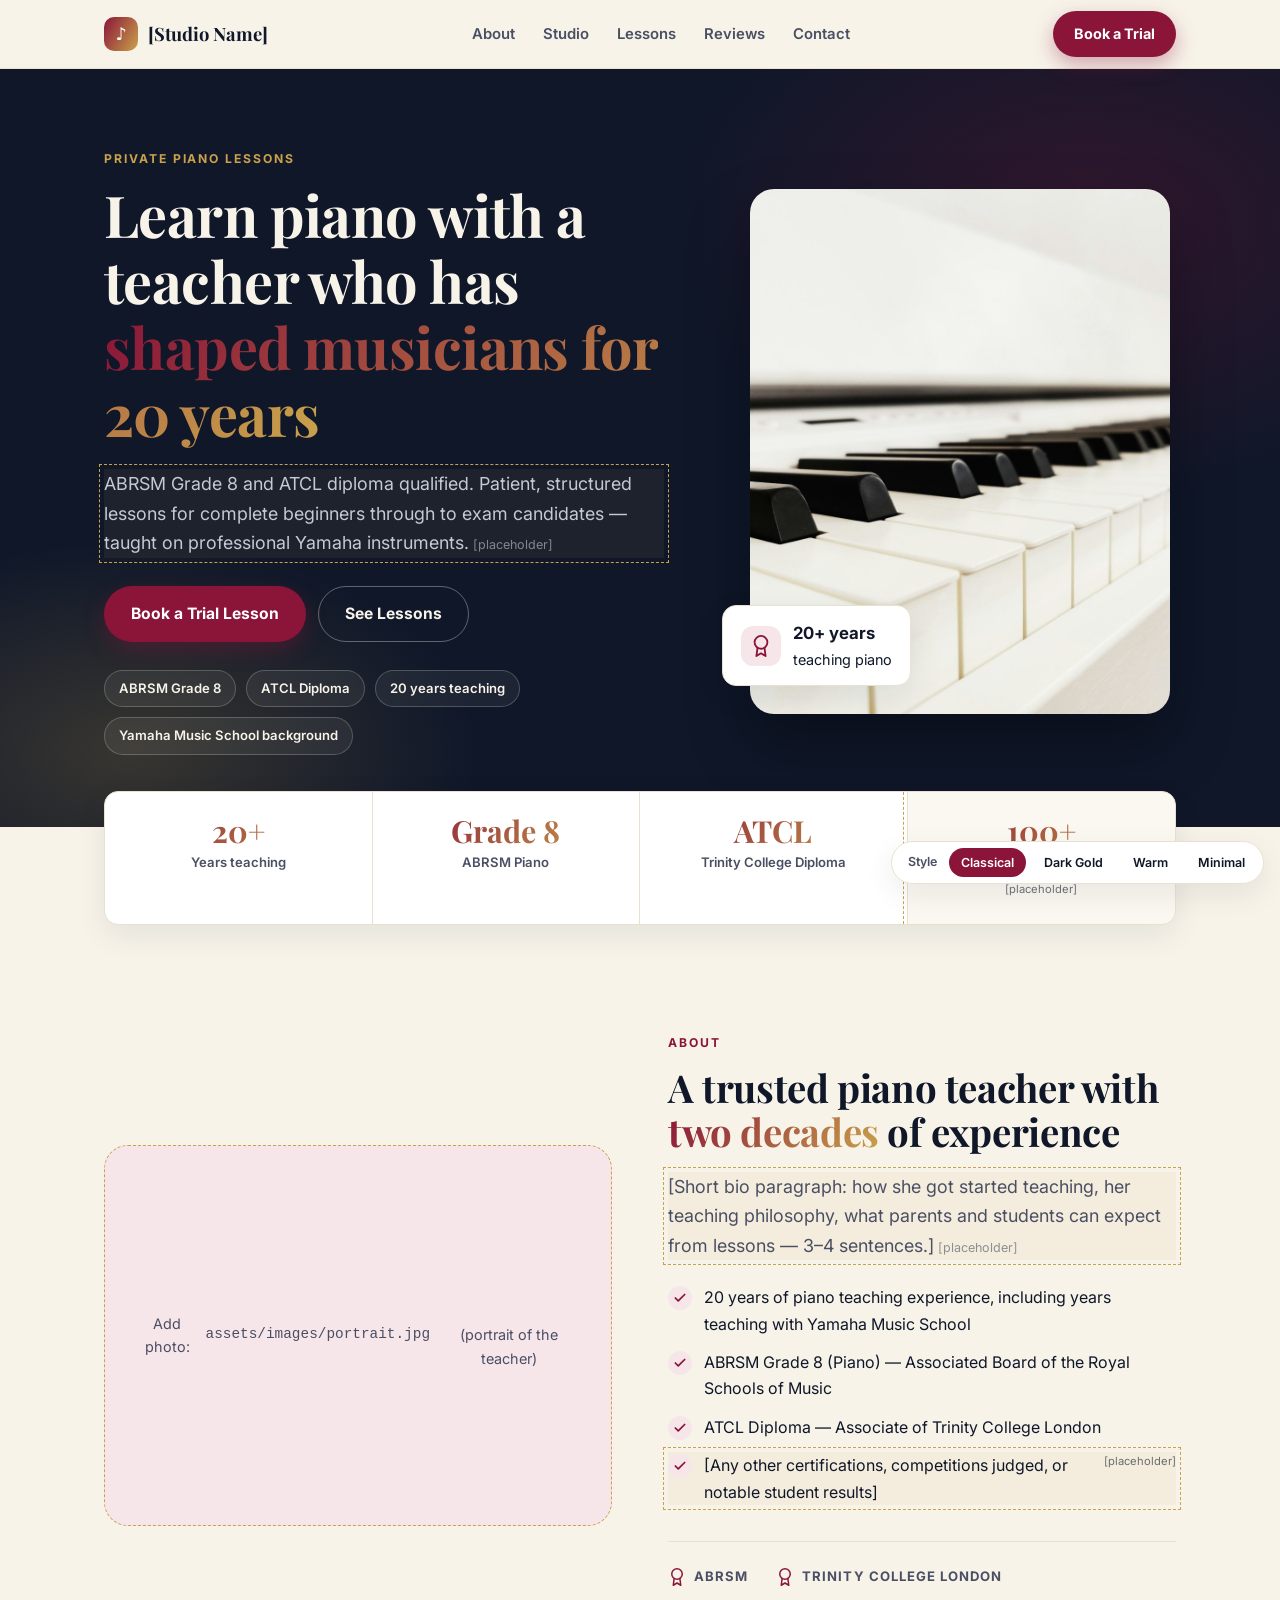
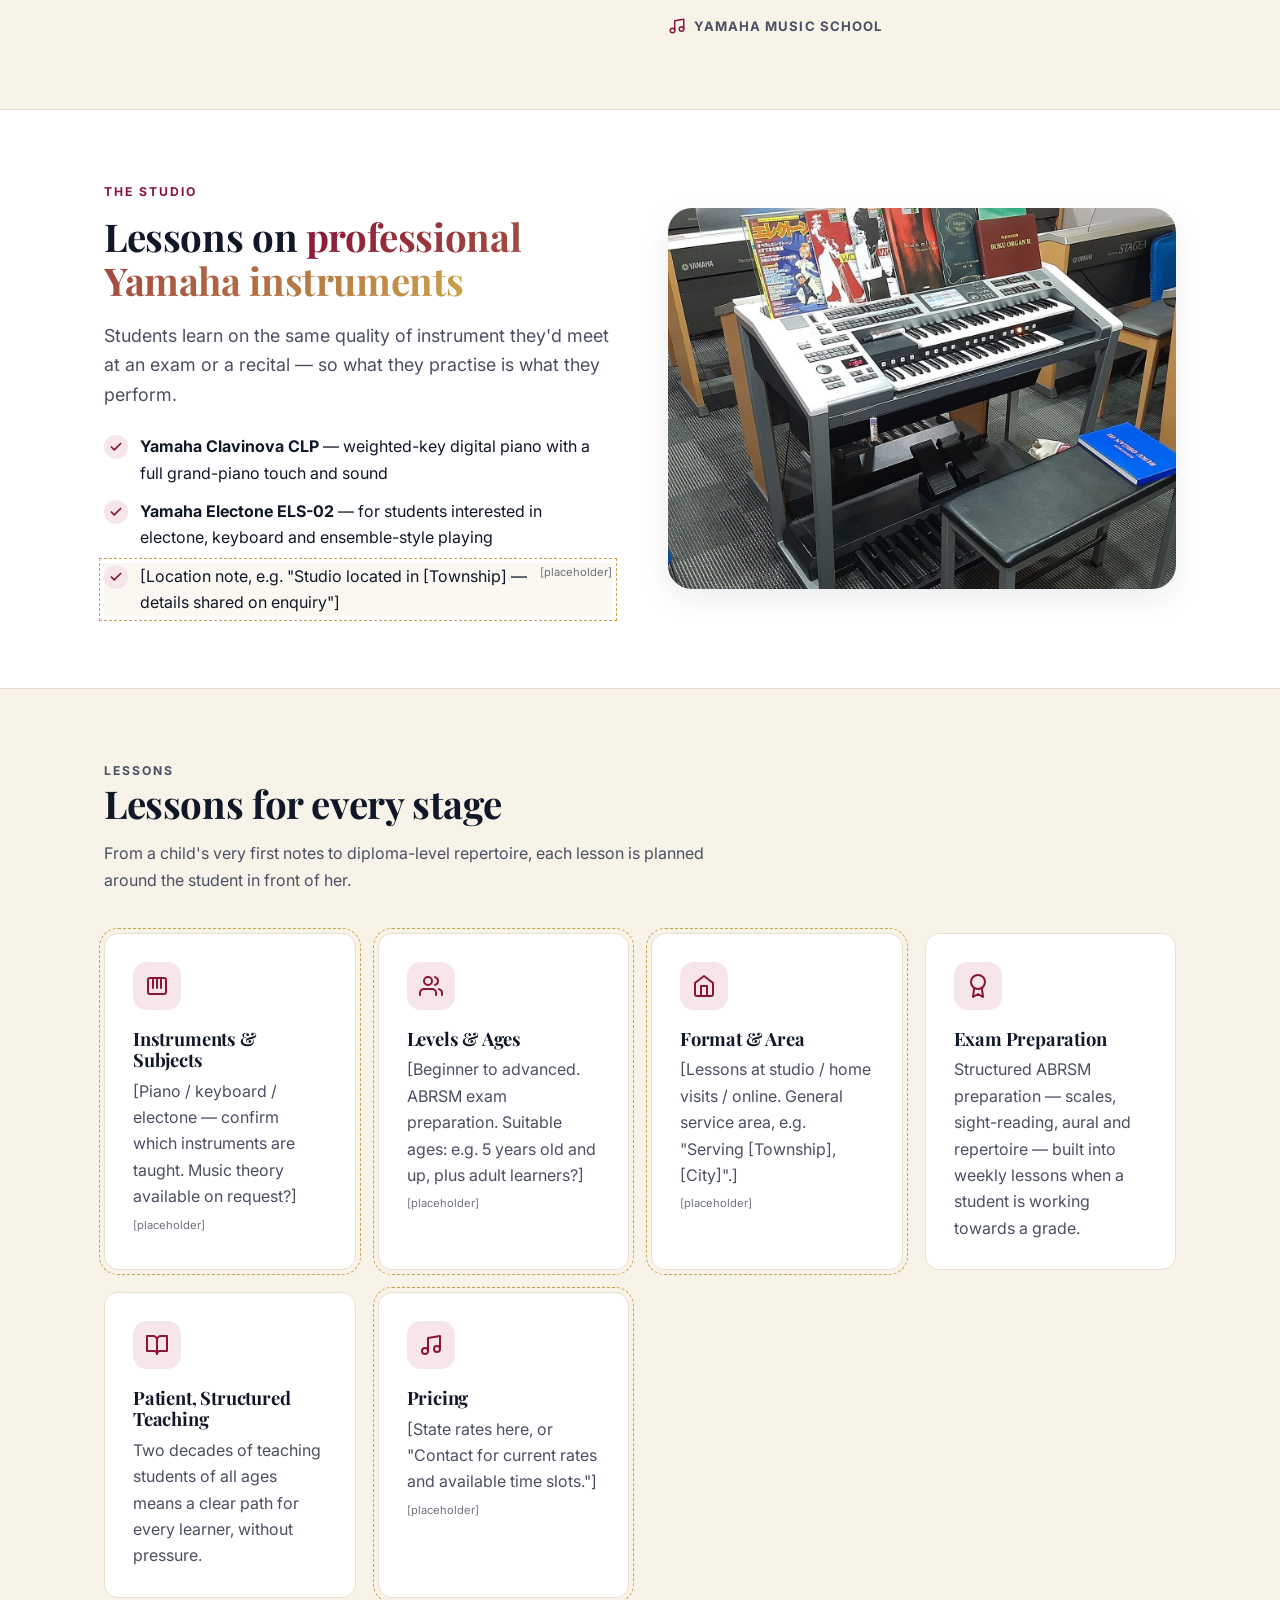
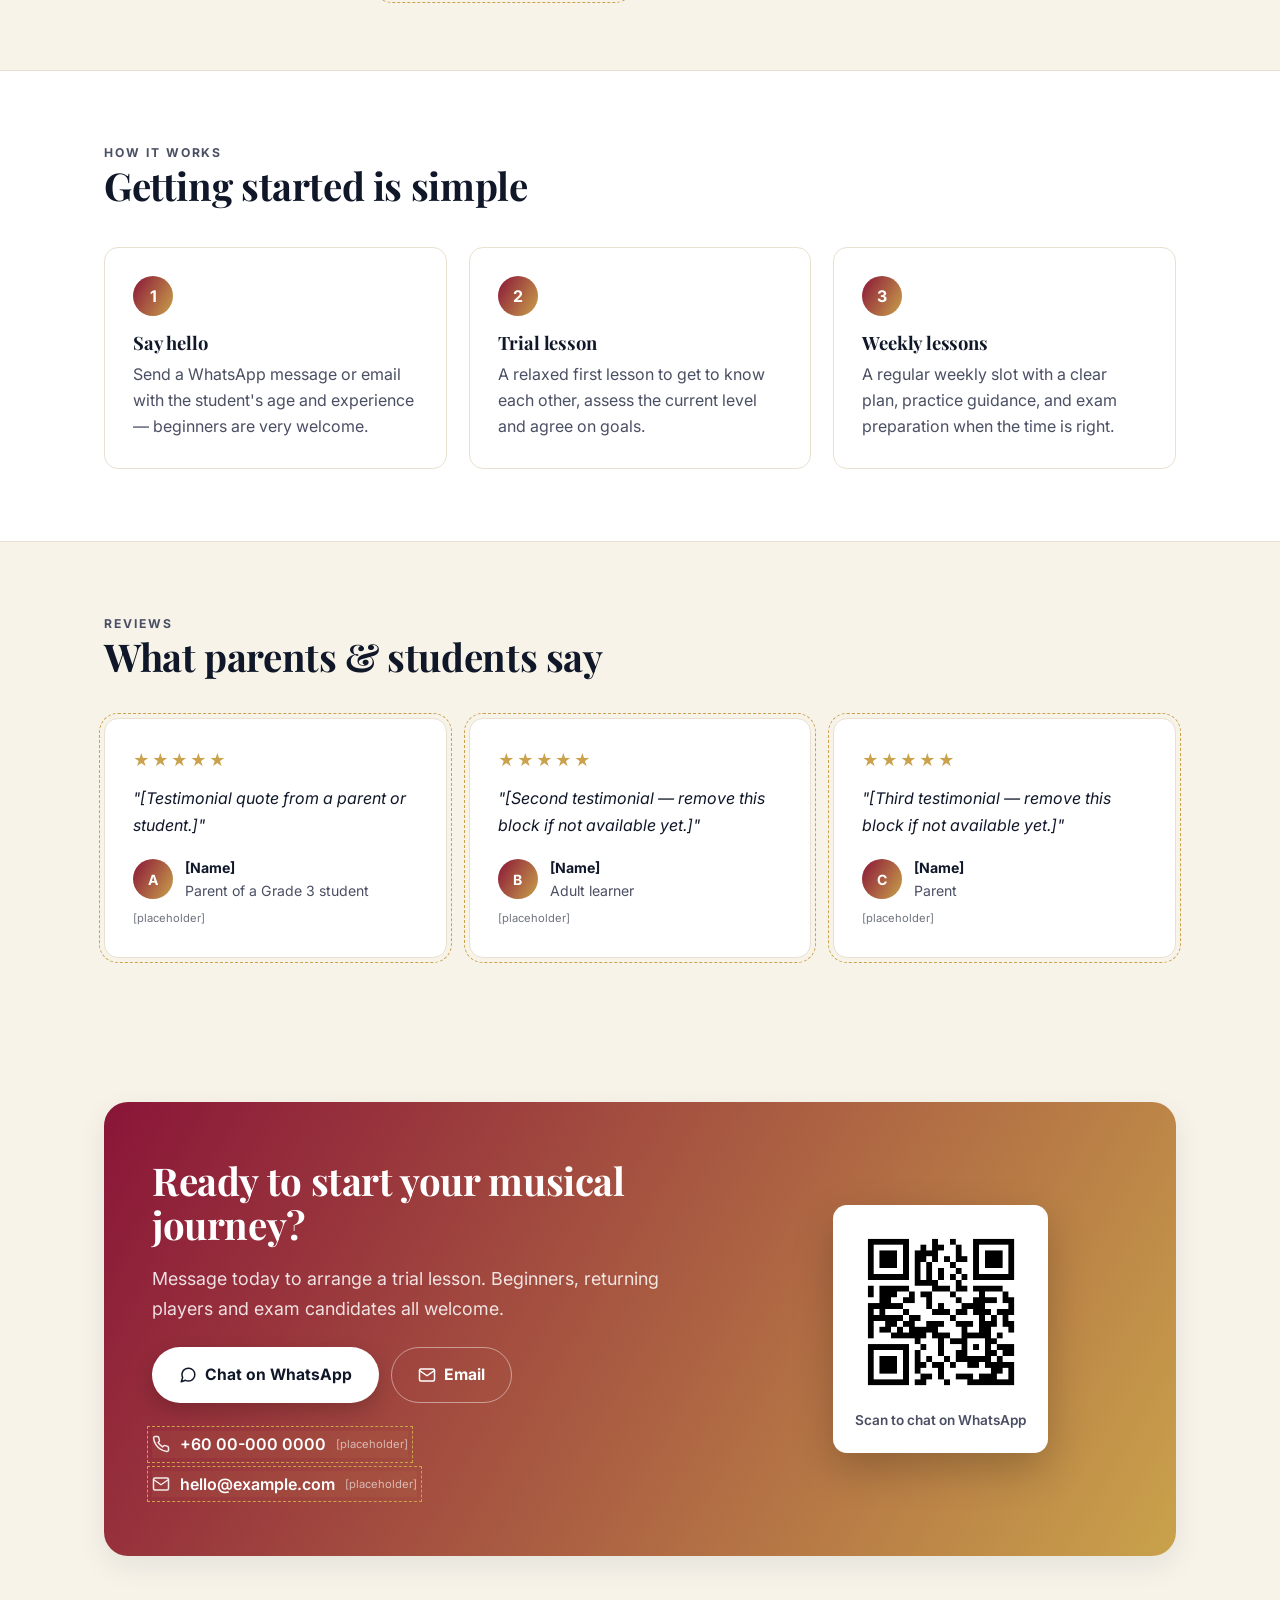
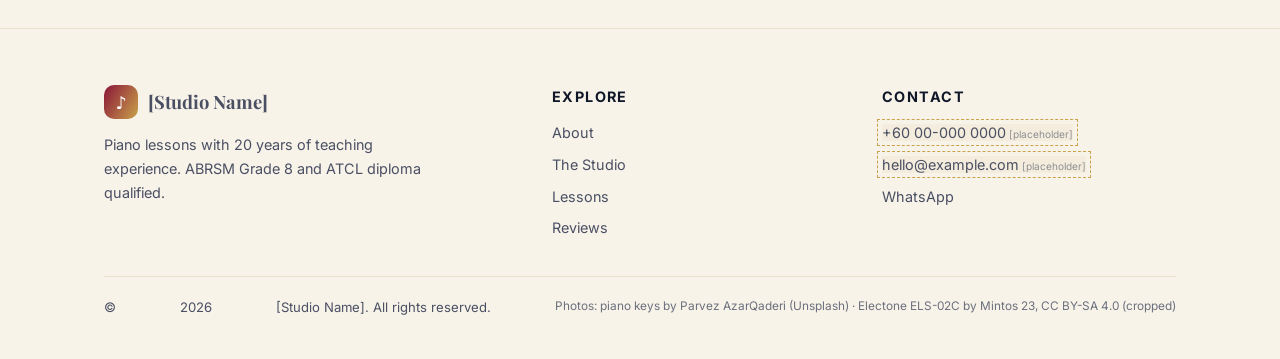
==== commit cf8e46fc: "Add Dark Gold theme: classical palette on a dark background, plus matching poster Co-Authored-By: Cl" ====
--- a/index.html
+++ b/index.html
@@ -275,10 +275,11 @@
   </div>
 </footer>
 
-<!-- Preview control: switches between the 3 style directions. Remove once a style is chosen. -->
+<!-- Preview control: switches between the 4 style directions. Remove once a style is chosen. -->
 <div class="theme-switcher" role="group" aria-label="Preview style">
   <span class="label">Style</span>
   <button type="button" data-theme-btn="classical" aria-pressed="true">Classical</button>
+  <button type="button" data-theme-btn="dark" aria-pressed="false">Dark Gold</button>
   <button type="button" data-theme-btn="warm" aria-pressed="false">Warm</button>
   <button type="button" data-theme-btn="minimalist" aria-pressed="false">Minimal</button>
 </div>
--- a/assets/css/styles.css
+++ b/assets/css/styles.css
@@ -1,6 +1,6 @@
 /* ==========================================================================
-   Theme tokens — three switchable style directions.
-   Toggle via [data-theme="classical" | "warm" | "minimalist"] on <html>.
+   Theme tokens — four switchable style directions.
+   Toggle via [data-theme="classical" | "warm" | "minimalist" | "dark"] on <html>.
    ========================================================================== */
 
 :root,
@@ -67,6 +67,52 @@
   --shadow: 0 8px 24px rgba(0, 0, 0, 0.06);
 }
 
+/* Dark Gold: the Elegant Classical palette inverted — near-black navy, ivory text, gold accents */
+[data-theme="dark"] {
+  --bg: #0c1120;
+  --bg-alt: #141a2c;
+  --ink: #f3ecd9;
+  --ink-dim: #a9adbb;
+  --accent: #c9a24b;
+  --accent-2: #e2c77d;
+  --accent-soft: #2a2416;
+  --card-border: #283048;
+  --grad: linear-gradient(120deg, #c9a24b 0%, #f0dc9a 100%);
+  --hero-bg: #070b15;
+  --hero-ink: #f3ecd9;
+  --hero-dim: #b5b8c6;
+  --font-head: "Playfair Display", Georgia, serif;
+  --font-body: "Inter", ui-sans-serif, system-ui, sans-serif;
+  --radius: 14px;
+  --radius-lg: 24px;
+  --rule: 1px solid var(--card-border);
+  --shadow: 0 10px 30px rgba(0, 0, 0, 0.45);
+}
+
+/* Gold fills need dark text, not white */
+[data-theme="dark"] .btn-primary,
+[data-theme="dark"] .brand-mark,
+[data-theme="dark"] .step-num,
+[data-theme="dark"] .avatar,
+[data-theme="dark"] .theme-switcher button[aria-pressed="true"] {
+  color: var(--bg) !important;
+}
+
+[data-theme="dark"] .cta-band {
+  background: linear-gradient(120deg, #3a1024 0%, #141a2c 100%);
+  border: 1px solid color-mix(in srgb, var(--accent) 45%, transparent);
+}
+
+[data-theme="dark"] .cta-band h2 { color: var(--accent-2); }
+
+[data-theme="dark"] .cta-band .btn-primary {
+  background: var(--accent);
+  box-shadow: 0 8px 20px color-mix(in srgb, var(--accent) 35%, transparent);
+}
+
+[data-theme="dark"] .qr-card { color: #0f1729; }
+[data-theme="dark"] .qr-card p { color: #4a4f63; }
+
 /* ==========================================================================
    Base
    ========================================================================== */
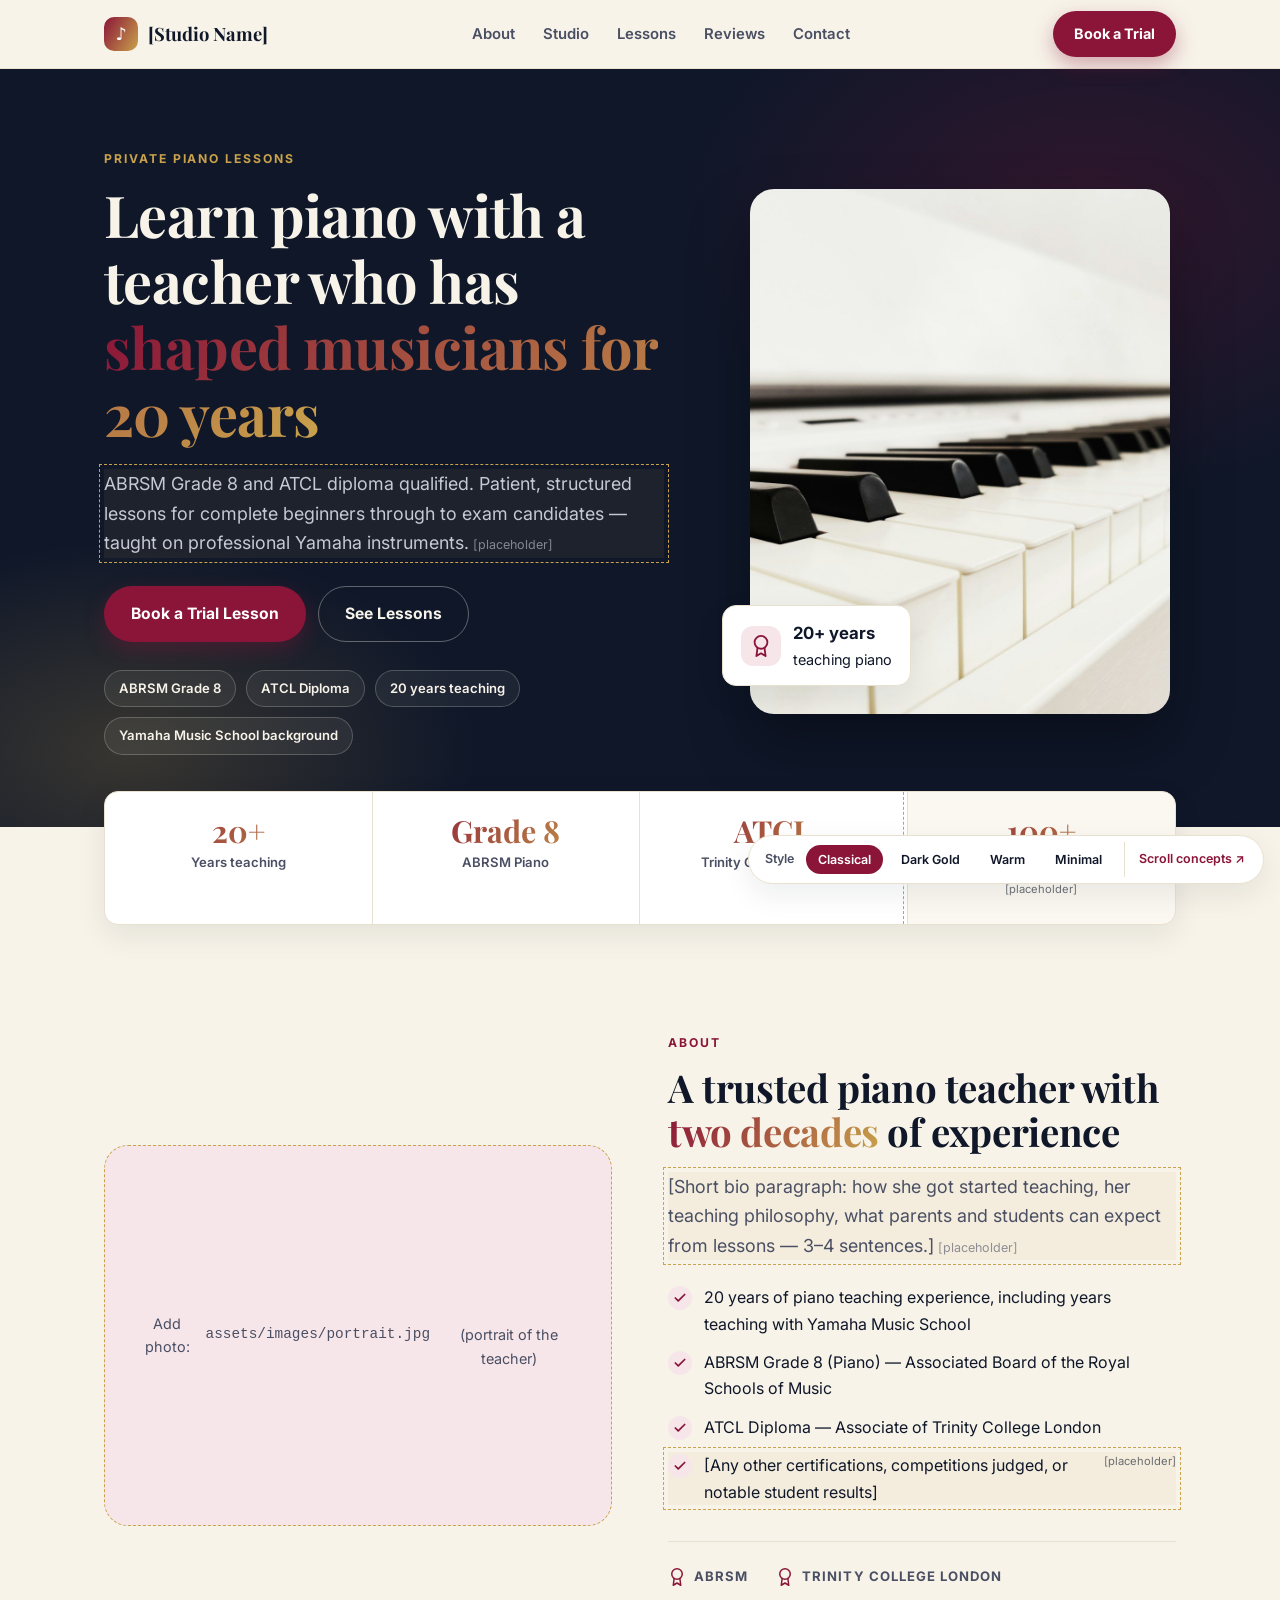
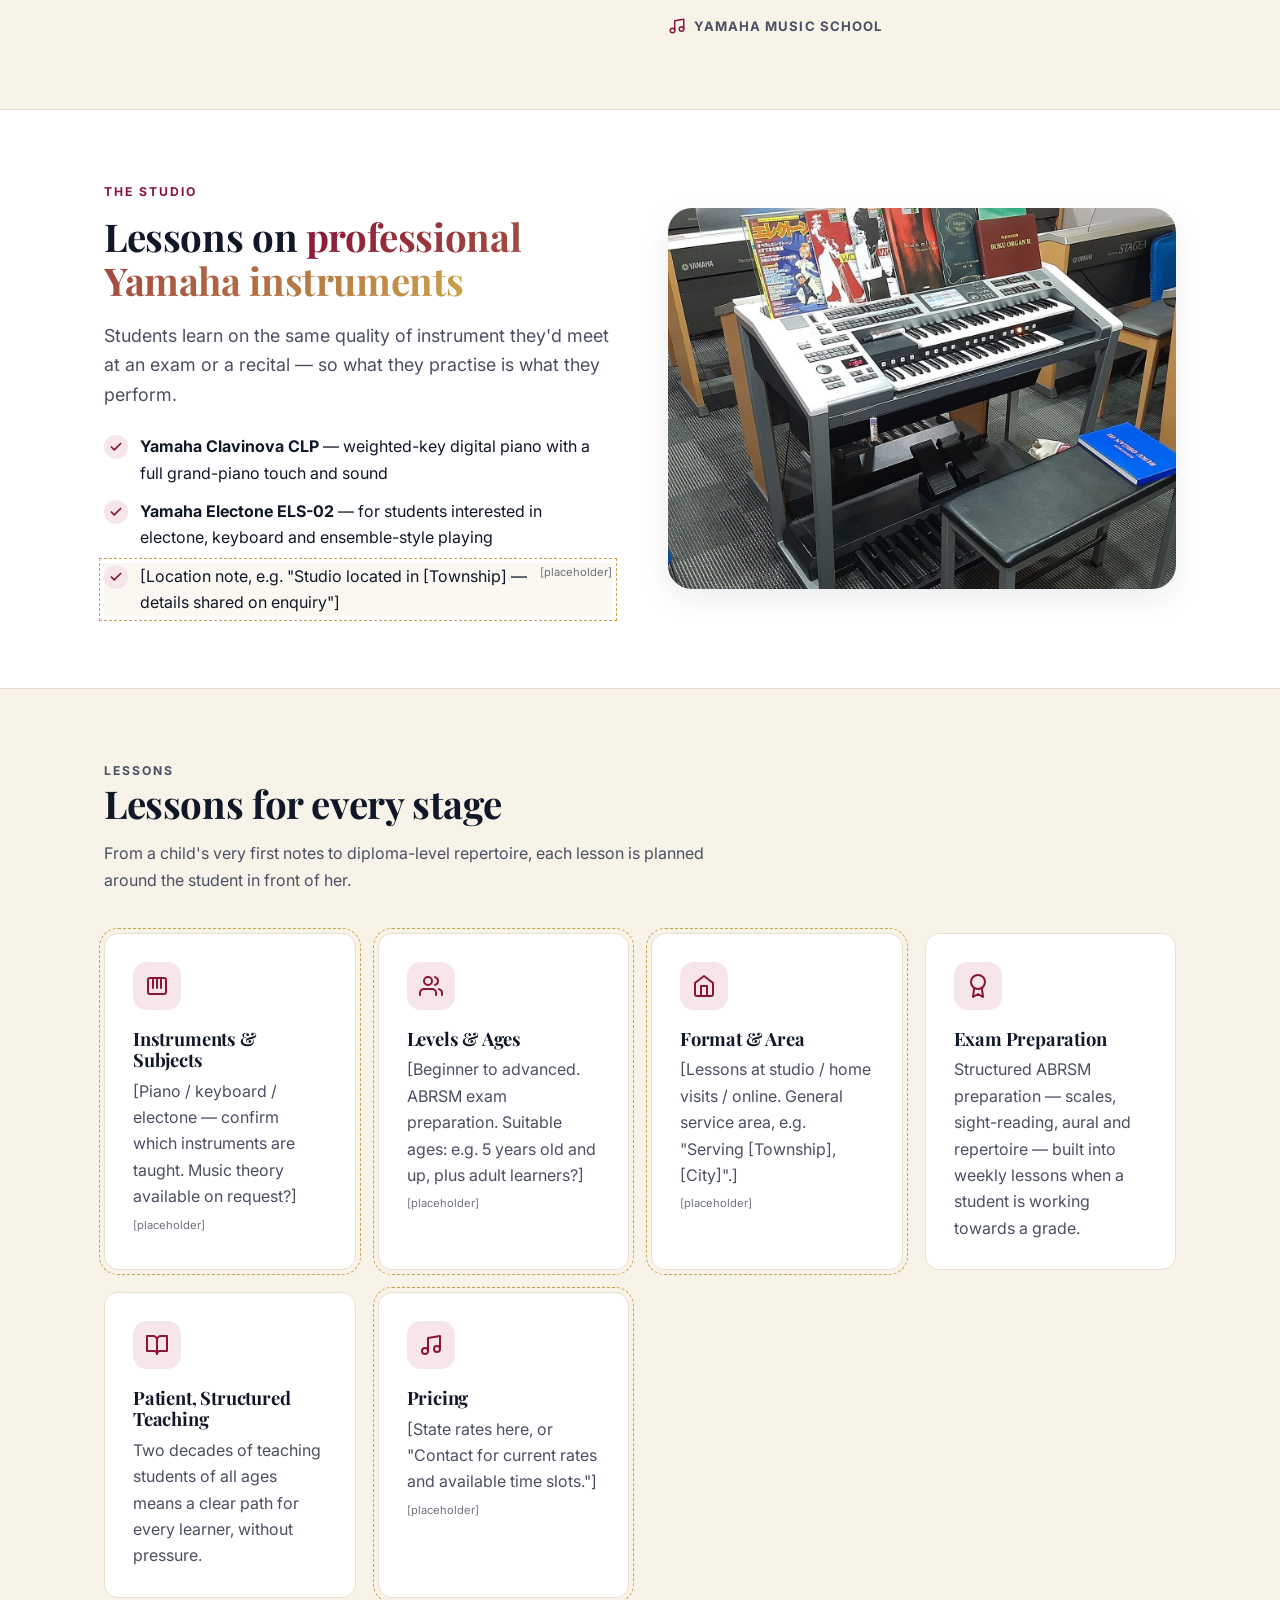
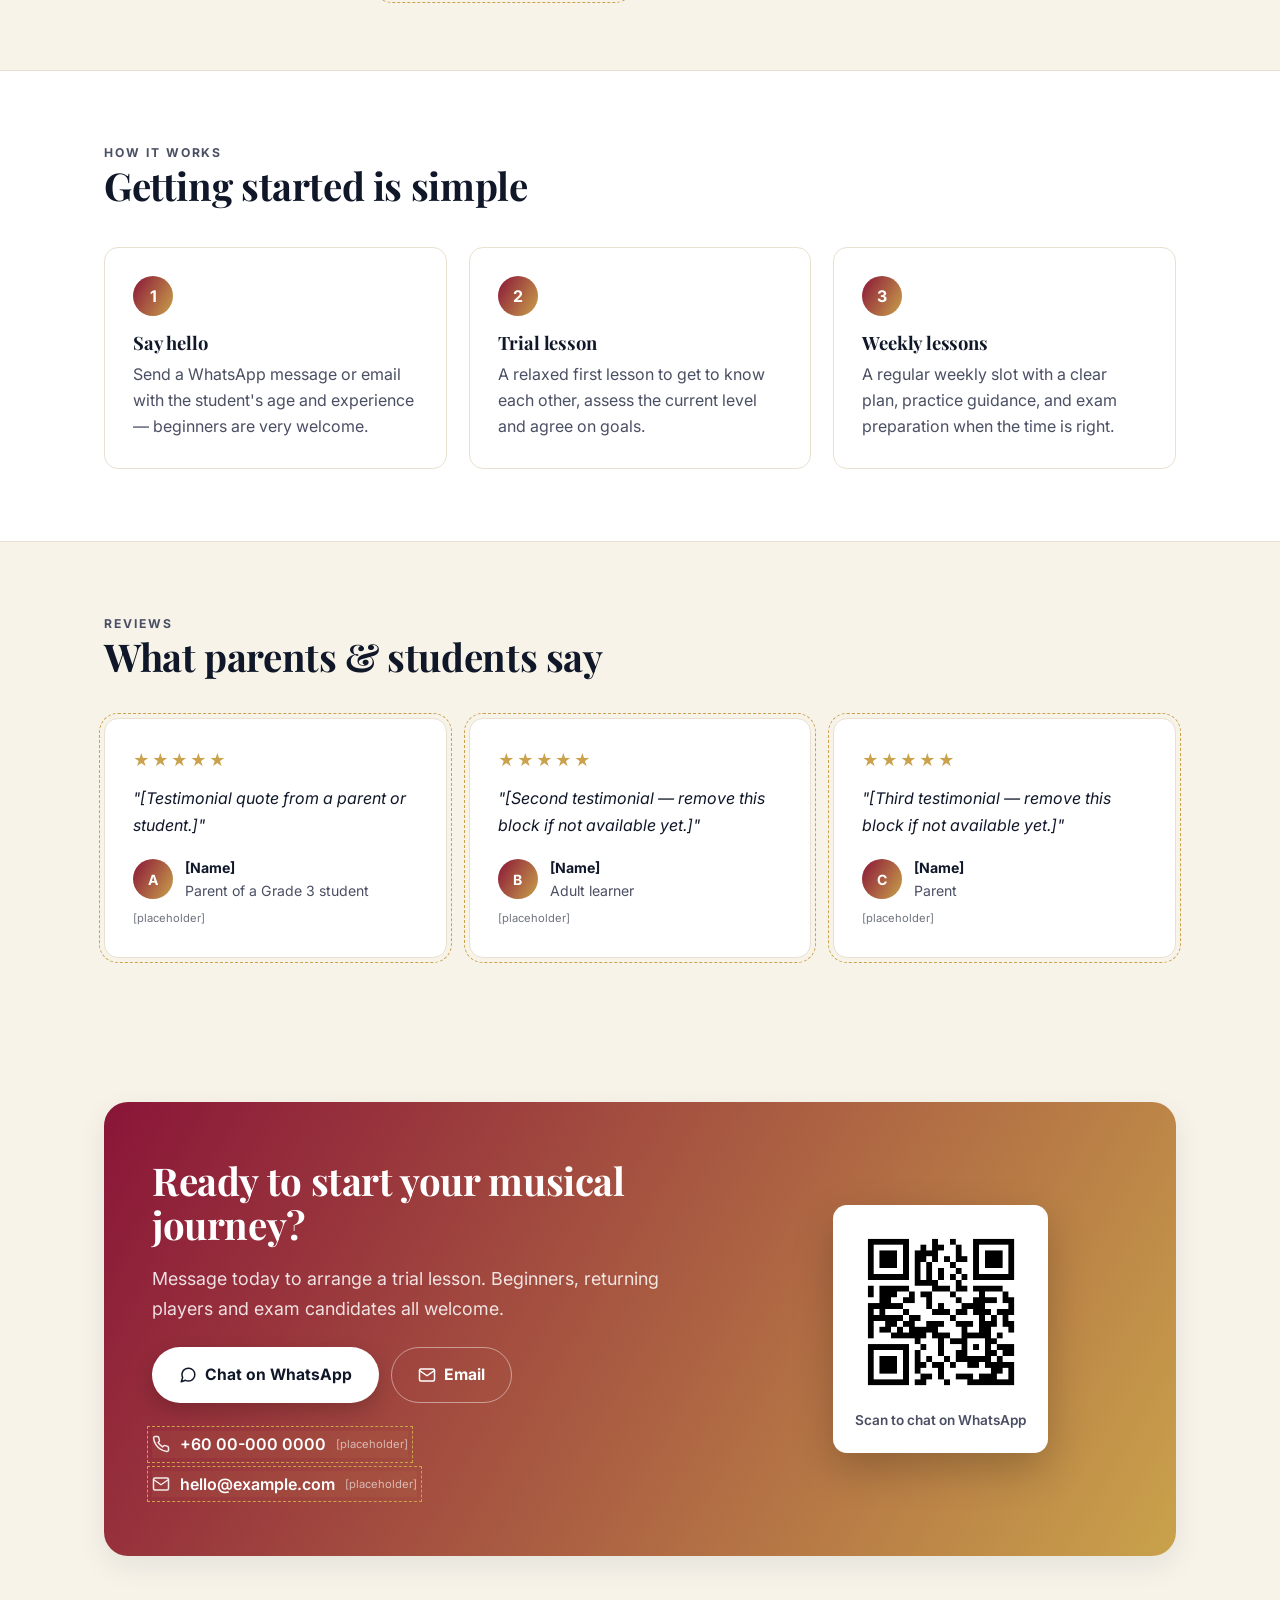
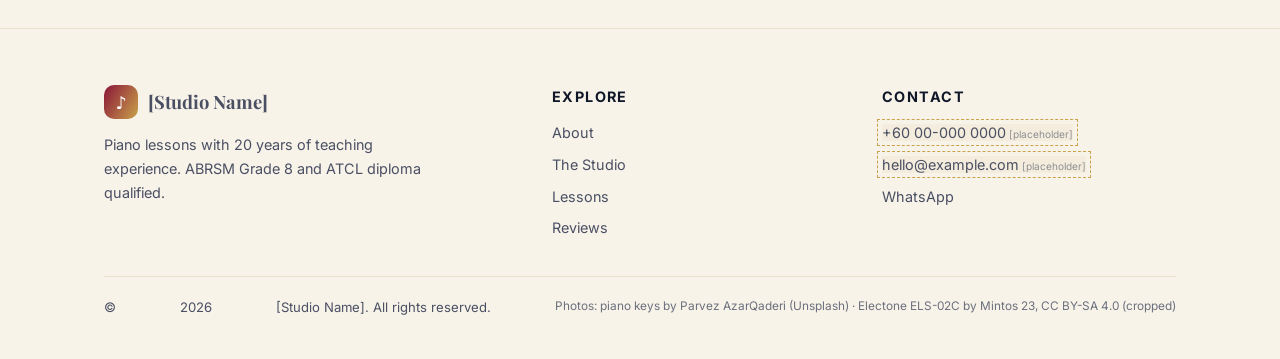
==== commit f4543502: "Link the scroll concepts from the preview switcher Lets the concepts be reached from the site root w" ====
--- a/index.html
+++ b/index.html
@@ -275,13 +275,14 @@
   </div>
 </footer>
 
-<!-- Preview control: switches between the 4 style directions. Remove once a style is chosen. -->
+<!-- Preview control: switches between the 4 style directions and links to the scroll concepts. Remove once a style is chosen. -->
 <div class="theme-switcher" role="group" aria-label="Preview style">
   <span class="label">Style</span>
   <button type="button" data-theme-btn="classical" aria-pressed="true">Classical</button>
   <button type="button" data-theme-btn="dark" aria-pressed="false">Dark Gold</button>
   <button type="button" data-theme-btn="warm" aria-pressed="false">Warm</button>
   <button type="button" data-theme-btn="minimalist" aria-pressed="false">Minimal</button>
+  <a class="switcher-link" href="concepts/index.html">Scroll concepts ↗</a>
 </div>
 
 <script>
--- a/assets/css/styles.css
+++ b/assets/css/styles.css
@@ -841,8 +841,21 @@
   color: #fff;
 }
 
+.theme-switcher .switcher-link {
+  margin-left: 4px;
+  padding: 7px 12px 7px 14px;
+  border-left: var(--rule);
+  border-radius: 0 999px 999px 0;
+  font-size: 0.78rem;
+  font-weight: 600;
+  color: var(--accent);
+  text-decoration: none;
+  white-space: nowrap;
+}
+
 @media (max-width: 560px) {
   .theme-switcher .label { display: none; }
+  .theme-switcher { left: 16px; right: 16px; flex-wrap: wrap; justify-content: center; border-radius: 18px; }
 }
 
 @media print {
